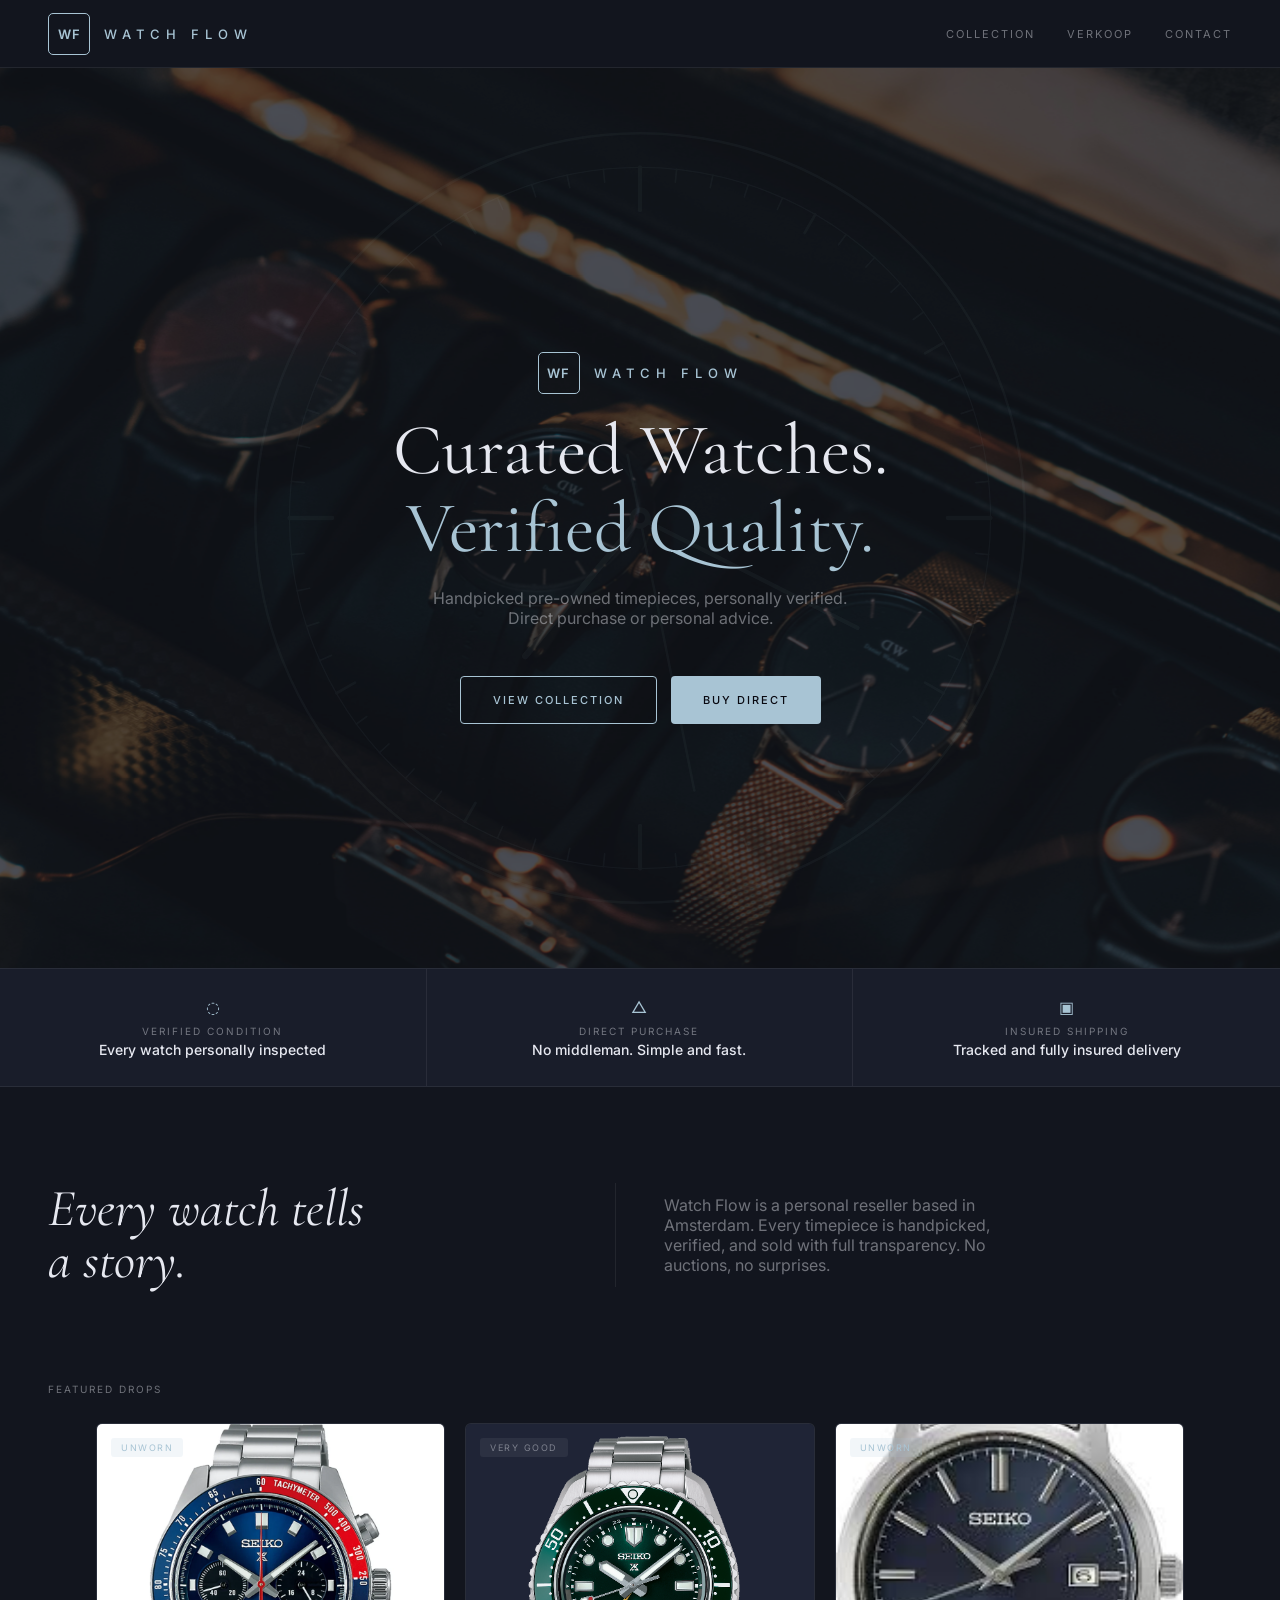
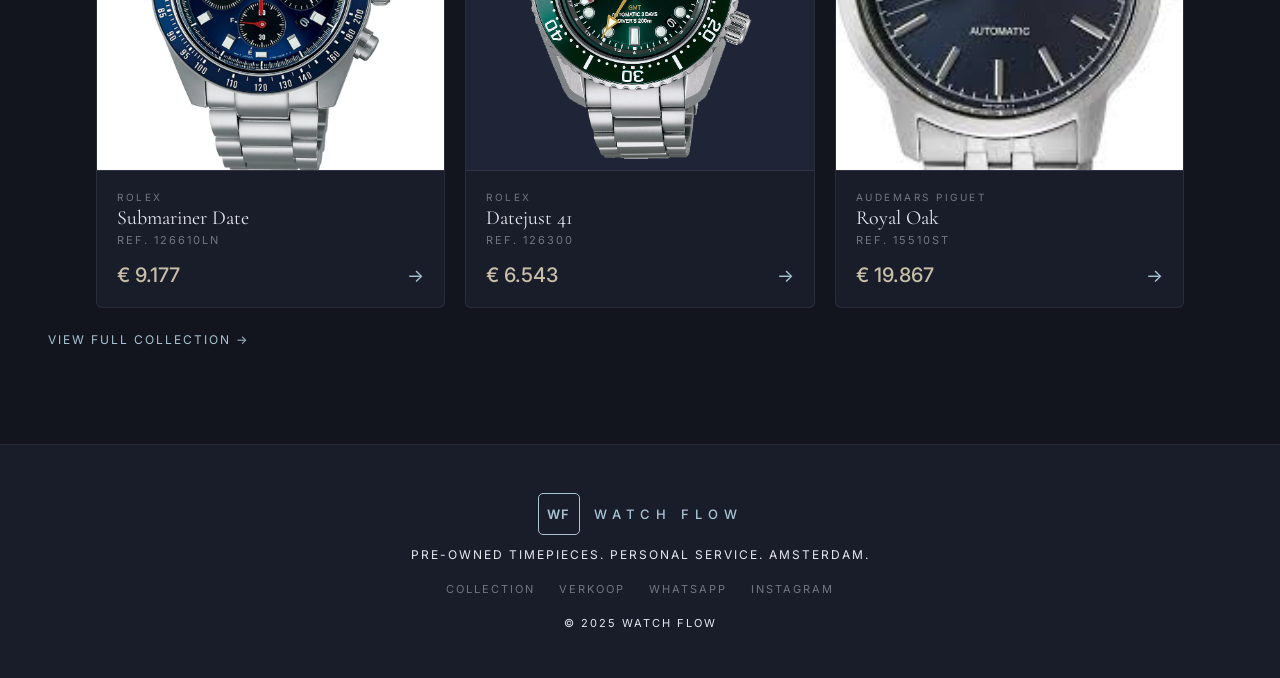
==== index.html @ 43cd3fab "Watch Flow initial build" ====
<!DOCTYPE html>
<html lang="en">
  <head>
    <meta charset="UTF-8" />
    <meta name="viewport" content="width=device-width, initial-scale=1.0" />
    <title>Watch Flow | Pre-owned Timepieces</title>
    <meta
      name="description"
      content="Watch Flow is a premium pre-owned watch reseller based in Amsterdam, offering curated watches, verified quality, and personal service."
    />
    <link rel="preconnect" href="https://fonts.googleapis.com" />
    <link rel="preconnect" href="https://fonts.gstatic.com" crossorigin />
    <link
      href="https://fonts.googleapis.com/css2?family=Cormorant+Garamond:wght@400;600&family=Inter:wght@400;500&display=swap"
      rel="stylesheet"
    />
    <link id="dynamic-favicon" rel="icon" href="" />
    <link rel="stylesheet" href="style.css" />
  </head>
  <body data-page="home">
    <div class="site-shell">
      <header class="site-header" id="site-header">
        <a href="index.html" class="nav-logo">
          <div class="logo-box">WF</div>
          <span class="logo-name">WATCH FLOW</span>
        </a>

        <button
          class="nav-toggle"
          type="button"
          aria-expanded="false"
          aria-controls="site-nav"
          aria-label="Toggle navigation"
        >
          <span></span>
          <span></span>
          <span></span>
        </button>

        <nav class="site-nav" id="site-nav">
          <a href="collection.html">Collection</a>
          <a href="verkoop.html">Verkoop</a>
          <a href="https://wa.me/31600000000" target="_blank" rel="noreferrer">Contact</a>
        </nav>
      </header>

      <main>
        <section class="hero">
          <div class="hero-img-wrap">
            <div class="hero-img"></div>
          </div>

          <div class="hero-overlay"></div>

          <div class="hero-content hero-fade-in">
            <svg
              id="hero-clock"
              class="hero-watermark"
              viewBox="0 0 200 200"
              xmlns="http://www.w3.org/2000/svg"
              aria-hidden="true"
            >
              <circle cx="100" cy="100" r="90" fill="none" stroke="#a8c4d4" stroke-width="0.6" />
              <circle cx="100" cy="100" r="82" fill="none" stroke="#a8c4d4" stroke-width="0.3" />
              <g id="clock-hour-ticks"></g>
              <g id="clock-minute-ticks"></g>
              <line
                id="clock-hour"
                x1="100"
                y1="100"
                x2="100"
                y2="58"
                stroke="#a8c4d4"
                stroke-width="1.5"
                stroke-linecap="round"
              />
              <line
                id="clock-minute"
                x1="100"
                y1="100"
                x2="100"
                y2="43"
                stroke="#a8c4d4"
                stroke-width="1"
                stroke-linecap="round"
              />
              <line
                id="clock-seconds"
                x1="100"
                y1="115"
                x2="100"
                y2="35"
                stroke="#a8c4d4"
                stroke-width="0.6"
                stroke-linecap="round"
              />
              <circle cx="100" cy="100" r="2.5" fill="#a8c4d4" />
              <circle cx="100" cy="100" r="1.2" fill="#12151e" />
            </svg>
            <div class="nav-logo hero-logo-lockup" aria-hidden="true">
              <div class="logo-box">WF</div>
              <span class="logo-name">WATCH FLOW</span>
            </div>
            <h1>Curated Watches.<br /><span>Verified Quality.</span></h1>
            <p class="hero-subtext">
              Handpicked pre-owned timepieces, personally verified. Direct purchase
              or personal advice.
            </p>
            <div class="hero-actions">
              <a class="button button-secondary" href="collection.html">View Collection</a>
              <a class="button button-primary" href="collection.html">Buy Direct</a>
            </div>
          </div>
        </section>

        <section class="trust-bar">
          <article class="trust-item reveal">
            <div class="trust-icon" aria-hidden="true">◌</div>
            <p class="eyebrow">Verified Condition</p>
            <p class="trust-value">Every watch personally inspected</p>
          </article>
          <article class="trust-item reveal reveal-delay">
            <div class="trust-icon" aria-hidden="true">△</div>
            <p class="eyebrow">Direct Purchase</p>
            <p class="trust-value">No middleman. Simple and fast.</p>
          </article>
          <article class="trust-item reveal">
            <div class="trust-icon" aria-hidden="true">▣</div>
            <p class="eyebrow">Insured Shipping</p>
            <p class="trust-value">Tracked and fully insured delivery</p>
          </article>
        </section>

        <section class="story-section">
          <div class="story-title reveal">
            <h2>Every watch tells<br />a story.</h2>
          </div>
          <div class="story-copy reveal reveal-delay">
            <p>
              Watch Flow is a personal reseller based in Amsterdam. Every
              timepiece is handpicked, verified, and sold with full transparency.
              No auctions, no surprises.
            </p>
          </div>
        </section>

        <section class="featured-section">
          <div class="section-head reveal">
            <p class="eyebrow">Featured Drops</p>
          </div>
          <div class="watch-grid featured-grid" id="featured-grid"></div>
          <a class="view-link" href="collection.html">View Full Collection →</a>
        </section>
      </main>

      <footer class="site-footer">
        <div class="nav-logo footer-brand" aria-label="Watch Flow">
          <div class="logo-box">WF</div>
          <span class="logo-name">WATCH FLOW</span>
        </div>
        <p class="footer-tagline">Pre-owned timepieces. Personal service. Amsterdam.</p>
        <div class="footer-links">
          <a href="collection.html">Collection</a>
          <a href="verkoop.html">Verkoop</a>
          <a href="https://wa.me/31600000000" target="_blank" rel="noreferrer">WhatsApp</a>
          <a href="#">Instagram</a>
        </div>
        <p class="footer-copy">© 2025 Watch Flow</p>
      </footer>
    </div>

    <script src="main.js"></script>
  </body>
</html>
---- style.css ----
:root {
  --bg-primary: #12151e;
  --bg-surface: #191d2a;
  --bg-card: #191d2a;
  --bg-raised: #1f2436;
  --accent: #a8c4d4;
  --accent-dim: rgba(168, 196, 212, 0.1);
  --accent-border: rgba(168, 196, 212, 0.28);
  --border: rgba(255, 255, 255, 0.07);
  --border-mid: rgba(255, 255, 255, 0.12);
  --border-hover: rgba(168, 196, 212, 0.35);
  --text-primary: #e6e8f0;
  --text-muted: rgba(230, 232, 240, 0.44);
  --text-price: #c8bfa8;
  --bg-elevated: var(--bg-raised);
  --radius-sm: 4px;
  --radius-md: 6px;
  --radius-lg: 8px;
  --max-width: 1440px;
  --transition: 0.2s ease;
}

*,
*::before,
*::after {
  box-sizing: border-box;
  margin: 0;
  padding: 0;
}

html {
  scroll-behavior: smooth;
}

body {
  min-height: 100vh;
  font-family: "Inter", sans-serif;
  background: var(--bg-primary);
  color: var(--text-primary);
}

a {
  color: inherit;
  text-decoration: none;
}

button,
input,
select,
textarea {
  font: inherit;
}

img {
  display: block;
  max-width: 100%;
}

.site-shell {
  min-height: 100vh;
}

.site-header {
  position: sticky;
  top: 0;
  z-index: 50;
  display: flex;
  align-items: center;
  justify-content: space-between;
  gap: 24px;
  height: 68px;
  padding: 0 48px;
  background: var(--bg-primary);
  border-bottom: 0.5px solid var(--border);
  transition: background var(--transition), backdrop-filter var(--transition);
}

.site-header.scrolled {
  background: rgba(18, 21, 30, 0.96);
  backdrop-filter: blur(12px);
}

.nav-logo {
  display: flex;
  align-items: center;
  gap: 14px;
  text-decoration: none;
}

.logo-box {
  width: 42px;
  height: 42px;
  border: 1px solid #a8c4d4;
  border-radius: 5px;
  display: flex;
  align-items: center;
  justify-content: center;
  font-family: "Inter", sans-serif;
  font-size: 13px;
  font-weight: 600;
  color: #a8c4d4;
  letter-spacing: 1px;
  flex-shrink: 0;
}

.logo-name {
  font-family: "Inter", sans-serif;
  font-size: 13px;
  font-weight: 500;
  letter-spacing: 6px;
  color: #a8c4d4;
  text-transform: uppercase;
  white-space: nowrap;
}

.hero-logo-lockup {
  margin-bottom: 18px;
}

.site-nav {
  display: flex;
  align-items: center;
  gap: 32px;
}

.site-nav a {
  color: var(--text-muted);
  font-size: 11px;
  font-weight: 400;
  letter-spacing: 2px;
  text-transform: uppercase;
  transition: color var(--transition);
}

.site-nav a:hover,
.site-nav a.is-active {
  color: var(--accent);
}

.nav-toggle {
  display: none;
  background: transparent;
  border: 0;
  cursor: pointer;
}

.nav-toggle span {
  display: block;
  width: 20px;
  height: 1px;
  margin: 4px 0;
  background: var(--text-primary);
}

.hero {
  position: relative;
  overflow: hidden;
  min-height: 100vh;
  display: flex;
  flex-direction: column;
  align-items: center;
  justify-content: center;
}

.hero-img-wrap {
  position: absolute;
  inset: -5%;
  z-index: 0;
}

.hero-img {
  width: 100%;
  height: 100%;
  background-image: url("images/watches-hero.jpg");
  background-size: cover;
  background-position: center center;
  background-repeat: no-repeat;
  animation: hero-breathe 14s ease-in-out infinite;
  will-change: transform;
}

.hero-overlay {
  position: absolute;
  inset: 0;
  background: rgba(18, 21, 30, 0.68);
  animation: hero-light 14s ease-in-out infinite;
  z-index: 1;
}

.hero-watermark {
  position: absolute;
  top: 50%;
  left: 50%;
  transform: translate(-50%, -50%);
  width: 95vw;
  height: 95vw;
  max-width: 95vh;
  max-height: 95vh;
  opacity: 0.045;
  pointer-events: none;
  z-index: 2;
}

.hero-content {
  position: relative;
  z-index: 2;
  display: flex;
  flex-direction: column;
  align-items: center;
  text-align: center;
  padding: 120px 48px 80px;
  width: 100%;
  max-width: 700px;
}

.eyebrow,
.detail-label,
.watch-brand,
.watch-ref,
.condition-pill,
.page-header p,
.footer-tagline,
.footer-copy,
.form-note,
.field span {
  letter-spacing: 2px;
  text-transform: uppercase;
}

h1,
h2 {
  font-family: "Cormorant Garamond", serif;
  font-weight: 400;
}

.hero h1 {
  font-size: 72px;
  line-height: 1.08;
}

.hero h1 span {
  color: var(--accent);
}

.hero-subtext {
  max-width: 420px;
  margin: 20px auto 48px;
  color: var(--text-muted);
  font-size: 16px;
}

.hero-actions {
  display: flex;
  justify-content: center;
  gap: 14px;
}

.button,
.card-link,
.purchase-button,
.secondary-button,
.submit-button {
  display: inline-flex;
  align-items: center;
  justify-content: center;
  min-height: 48px;
  padding: 13px 32px;
  border-radius: var(--radius-sm);
  font-size: 11px;
  font-weight: 500;
  letter-spacing: 2px;
  text-transform: uppercase;
  transition:
    background var(--transition),
    border-color var(--transition),
    color var(--transition),
    opacity var(--transition),
    transform 0.25s ease;
}

.button:hover,
.card-link:hover,
.purchase-button:hover,
.secondary-button:hover,
.submit-button:hover {
  transform: translateY(-2px);
}

.button-secondary {
  border: 1px solid var(--accent);
  color: var(--accent);
  background: transparent;
}

.button-secondary:hover {
  background: var(--accent-dim);
}

.button-primary,
.purchase-button,
.submit-button {
  border: 0;
  background: var(--accent);
  color: #080810;
}

.button-primary:hover,
.purchase-button:hover,
.submit-button:hover {
  opacity: 0.85;
}

.trust-bar {
  display: grid;
  grid-template-columns: repeat(3, minmax(0, 1fr));
  background: var(--bg-surface);
  border-top: 0.5px solid var(--border);
  border-bottom: 0.5px solid var(--border);
}

.trust-item {
  padding: 28px 20px;
  text-align: center;
}

.trust-item:not(:last-child) {
  border-right: 0.5px solid var(--border);
}

.trust-icon {
  margin-bottom: 8px;
  color: var(--accent);
}

.eyebrow {
  color: var(--text-muted);
  font-size: 10px;
  margin-bottom: 4px;
}

.trust-value {
  font-size: 14px;
  font-weight: 500;
}

.story-section {
  display: grid;
  grid-template-columns: 1fr 1fr;
  gap: 48px;
  padding: 96px 48px;
}

.story-title {
  padding-right: 48px;
  border-right: 1px solid var(--border);
}

.story-title h2 {
  font-size: 52px;
  font-style: italic;
  line-height: 1;
}

.story-copy {
  display: flex;
  align-items: center;
}

.story-copy p {
  max-width: 380px;
  color: var(--text-muted);
  font-size: 16px;
}

.featured-section {
  padding: 0 48px 96px;
}

.section-head {
  margin-bottom: 28px;
}

.view-link {
  display: inline-block;
  margin-top: 24px;
  color: var(--accent);
  font-size: 12px;
  letter-spacing: 2px;
  text-transform: uppercase;
}

.page-main {
  padding: 80px 0 96px;
}

.page-header {
  padding: 0 48px 40px;
}

.page-header h1 {
  font-size: 52px;
}

.page-header p {
  margin-top: 8px;
  color: var(--text-muted);
  font-size: 14px;
}

.filter-bar {
  display: flex;
  flex-wrap: wrap;
  gap: 24px;
  margin: 0 48px 48px;
}

.filter-tab {
  border: 0;
  border-bottom: 1px solid transparent;
  padding: 0 0 8px;
  background: transparent;
  color: var(--text-muted);
  font-size: 11px;
  letter-spacing: 2px;
  text-transform: uppercase;
  cursor: pointer;
  transition: color var(--transition), border-color var(--transition);
}

.filter-tab:hover {
  color: var(--text-primary);
}

.filter-tab.is-active {
  color: var(--accent);
  border-color: var(--accent);
}

.watch-grid {
  display: grid;
  grid-template-columns: repeat(3, minmax(0, 1fr));
  gap: 20px;
  padding: 0 48px;
}

.collection-grid {
  position: relative;
  min-height: 220px;
}

.watch-card {
  overflow: hidden;
  border: 0.5px solid var(--border);
  border-radius: var(--radius-md);
  background: var(--bg-card);
  transition: all 0.25s ease;
  cursor: pointer;
}

.watch-card:hover {
  transform: translateY(-3px);
  border-color: var(--border-hover);
}

.watch-card.is-hidden {
  opacity: 0;
  pointer-events: none;
  max-height: 0;
  overflow: hidden;
  margin: 0;
}

.watch-visual {
  position: relative;
  aspect-ratio: 1 / 1;
  background: var(--bg-elevated);
  border-bottom: 0.5px solid var(--border);
  overflow: hidden;
}

.condition-pill {
  position: absolute;
  top: 14px;
  left: 14px;
  z-index: 2;
  padding: 4px 10px;
  border-radius: 3px;
  font-size: 9px;
  letter-spacing: 1.5px;
}

.condition-pill.is-unworn {
  background: rgba(168, 196, 212, 0.15);
  color: var(--accent);
}

.condition-pill.is-muted {
  background: rgba(255, 255, 255, 0.06);
  color: var(--text-muted);
}

.watch-illustration {
  position: absolute;
  inset: 0;
  display: grid;
  place-items: center;
}

.watch-product-image {
  width: 100%;
  height: 100%;
  object-fit: cover;
}

.watch-shape {
  position: relative;
  width: 118px;
  height: 118px;
  border: 1px solid rgba(232, 232, 236, 0.12);
  border-radius: 50%;
}

.watch-shape::before,
.watch-shape::after {
  content: "";
  position: absolute;
  left: 50%;
  transform: translateX(-50%);
  width: 34px;
  border: 1px solid rgba(232, 232, 236, 0.1);
}

.watch-shape::before {
  top: -32px;
  height: 28px;
  border-bottom: 0;
  border-radius: 4px 4px 0 0;
}

.watch-shape::after {
  bottom: -32px;
  height: 28px;
  border-top: 0;
  border-radius: 0 0 4px 4px;
}

.watch-shape span {
  display: none;
}

.watch-shape:before,
.watch-shape:after {
  background: transparent;
}

.watch-shape::marker {
  display: none;
}

.watch-illustration::before,
.watch-illustration::after {
  content: "";
  position: absolute;
  left: 50%;
  top: 50%;
  transform-origin: left center;
  background: rgba(232, 232, 236, 0.16);
}

.watch-illustration::before {
  width: 30px;
  height: 1px;
  transform: translateY(-50%) rotate(-35deg);
}

.watch-illustration::after {
  width: 22px;
  height: 1px;
  transform: translateY(-50%) rotate(50deg);
}

.watch-content {
  padding: 20px;
}

.watch-brand {
  color: var(--text-muted);
  font-size: 10px;
  letter-spacing: 2.5px;
  margin-bottom: 4px;
}

.watch-content h2 {
  font-size: 20px;
  line-height: 1.1;
}

.watch-ref {
  margin-top: 4px;
  color: var(--text-muted);
  font-size: 11px;
}

.price-row {
  display: flex;
  align-items: center;
  justify-content: space-between;
  margin-top: 16px;
}

.watch-price {
  color: var(--text-price);
  font-size: 20px;
  font-weight: 500;
}

.price-arrow {
  color: var(--accent);
  font-size: 18px;
}

.product-layout {
  display: grid;
  grid-template-columns: minmax(0, 60%) minmax(340px, 40%);
  gap: 64px;
  padding: 80px 48px;
}

.product-main-visual {
  aspect-ratio: 4 / 5;
  border-radius: var(--radius-lg);
  background: var(--bg-elevated);
  overflow: hidden;
  position: relative;
}

.watch-illustration-large .watch-shape {
  width: 180px;
  height: 180px;
}

.watch-illustration-large .watch-shape::before,
.watch-illustration-large .watch-shape::after {
  width: 52px;
}

.watch-illustration-large .watch-shape::before {
  top: -46px;
  height: 42px;
}

.watch-illustration-large .watch-shape::after {
  bottom: -46px;
  height: 42px;
}

.thumbnail-row {
  display: grid;
  grid-template-columns: repeat(3, minmax(0, 1fr));
  gap: 12px;
  margin-top: 16px;
}

.thumbnail-item {
  aspect-ratio: 1 / 1;
  border-radius: var(--radius-sm);
  background: var(--bg-elevated);
  overflow: hidden;
  position: relative;
}

.product-main-image,
.thumbnail-image {
  width: 100%;
  height: 100%;
  object-fit: cover;
}

.is-hidden {
  display: none !important;
}

.product-brand {
  color: var(--accent);
  font-size: 11px;
  letter-spacing: 3px;
  text-transform: uppercase;
}

.product-info h1 {
  margin-top: 8px;
  font-size: 44px;
  line-height: 1.1;
}

.product-ref {
  margin-top: 8px;
  color: var(--text-muted);
  font-size: 12px;
}

.divider {
  margin: 24px 0;
  border-top: 0.5px solid var(--border);
}

.details-grid {
  display: grid;
  grid-template-columns: repeat(2, minmax(0, 1fr));
  gap: 16px;
}

.detail-item {
  display: grid;
  gap: 6px;
}

.detail-label {
  color: var(--text-muted);
  font-size: 10px;
}

.detail-value {
  font-size: 14px;
  font-weight: 500;
}

.product-price {
  color: var(--text-price);
  font-family: "Cormorant Garamond", serif;
  font-size: 48px;
  font-weight: 600;
}

.product-description {
  margin: 16px 0 32px;
  color: var(--text-muted);
  font-size: 15px;
  line-height: 1.8;
}

.secondary-button {
  width: 100%;
  margin-top: 12px;
  border: 0.5px solid var(--border);
  color: var(--text-muted);
  background: transparent;
}

.secondary-button:hover {
  border-color: var(--border-hover);
  color: var(--text-primary);
}

.back-link {
  display: inline-block;
  margin-top: 24px;
  color: var(--text-muted);
  font-size: 11px;
  letter-spacing: 2px;
  text-transform: uppercase;
  transition: color var(--transition);
}

.back-link:hover {
  color: var(--accent);
}

.sell-layout {
  display: grid;
  grid-template-columns: repeat(2, minmax(0, 1fr));
  gap: 80px;
  padding: 0 48px 96px;
}

.sell-signals {
  display: grid;
  gap: 32px;
}

.sell-signal {
  position: relative;
  padding-left: 72px;
}

.signal-number {
  position: absolute;
  left: 0;
  top: -8px;
  color: rgba(255, 255, 255, 0.12);
  font-family: "Cormorant Garamond", serif;
  font-size: 64px;
  font-style: italic;
}

.signal-copy h2 {
  font-size: 22px;
  font-weight: 600;
}

.signal-copy p {
  margin-top: 8px;
  color: var(--text-muted);
  font-size: 14px;
  line-height: 1.7;
}

.sell-form {
  display: grid;
  gap: 16px;
}

.field-row {
  display: grid;
  grid-template-columns: repeat(2, minmax(0, 1fr));
  gap: 16px;
}

.field {
  display: grid;
  gap: 8px;
}

.field span {
  color: var(--text-muted);
  font-size: 11px;
}

.field input,
.field select,
.field textarea {
  width: 100%;
  padding: 13px 16px;
  border: 0.5px solid var(--border);
  border-radius: var(--radius-sm);
  background: var(--bg-elevated);
  color: var(--text-primary);
  outline: none;
}

.field input:focus,
.field select:focus,
.field textarea:focus {
  border-color: var(--accent);
}

.field textarea {
  min-height: 120px;
  resize: vertical;
}

.upload-field {
  display: grid;
  place-items: center;
  min-height: 110px;
  padding: 16px;
  border: 0.5px dashed var(--border);
  border-radius: var(--radius-sm);
  background: var(--bg-elevated);
  color: var(--text-muted);
  text-align: center;
  cursor: pointer;
}

.upload-field input {
  display: none;
}

.form-note {
  margin-top: 16px;
  color: var(--text-muted);
  font-size: 12px;
  line-height: 1.6;
  text-transform: none;
  letter-spacing: 0;
}

.submit-button {
  width: 100%;
  margin-top: 8px;
  padding: 15px;
}

.submit-button.is-loading {
  color: transparent;
}

.submit-button.is-success {
  background: transparent;
  border: 1px solid var(--accent-border);
  color: var(--accent);
}

.wf-spinner {
  display: inline-flex;
  align-items: center;
  justify-content: center;
  width: 40px;
  height: 40px;
}

.wf-spinner svg {
  width: 40px;
  height: 40px;
}

.wf-spinner-hand {
  transform-origin: 20px 20px;
  animation: wf-tick 1s linear infinite;
}

.wf-spinner-overlay {
  position: fixed;
  inset: 0;
  background: rgba(18, 21, 30, 0.7);
  display: flex;
  align-items: center;
  justify-content: center;
  z-index: 999;
  opacity: 0;
  transition: opacity 0.15s ease;
  pointer-events: none;
}

.wf-spinner-overlay.visible {
  opacity: 1;
  pointer-events: all;
}

.grid-spinner {
  position: absolute;
  inset: 0;
  display: flex;
  align-items: center;
  justify-content: center;
  background: rgba(18, 21, 30, 0.42);
  opacity: 0;
  pointer-events: none;
  transition: opacity 0.15s ease;
  z-index: 5;
}

.grid-spinner.visible {
  opacity: 1;
}

.site-footer {
  background: var(--bg-surface);
  border-top: 0.5px solid var(--border);
  padding: 48px;
  text-align: center;
}

.footer-brand {
  justify-content: center;
}

.footer-tagline {
  margin-top: 12px;
  font-size: 12px;
}

.footer-links {
  display: flex;
  justify-content: center;
  flex-wrap: wrap;
  gap: 24px;
  margin-top: 20px;
}

.footer-links a {
  color: var(--text-muted);
  font-size: 11px;
  letter-spacing: 2px;
  text-transform: uppercase;
  transition: color var(--transition);
}

.footer-links a:hover {
  color: var(--accent);
}

.footer-copy {
  margin-top: 20px;
  font-size: 11px;
}

.reveal {
  opacity: 0;
  transform: translateY(16px);
  transition: opacity 0.45s ease, transform 0.45s ease;
}

.reveal.is-visible {
  opacity: 1;
  transform: translateY(0);
}

.reveal-delay {
  transition-delay: 0.1s;
}

.hero-fade-in {
  opacity: 0;
  transform: translateY(20px);
  animation: heroFade 0.7s ease forwards;
}

@media (max-width: 1024px) {
  .watch-grid {
    grid-template-columns: repeat(2, minmax(0, 1fr));
  }

  .product-layout {
    grid-template-columns: 1fr;
    gap: 40px;
  }

  .sell-layout,
  .story-section {
    grid-template-columns: 1fr;
    gap: 40px;
  }

  .story-title {
    padding-right: 0;
    padding-bottom: 24px;
    border-right: 0;
    border-bottom: 1px solid var(--border);
  }
}

@media (max-width: 767px) {
  .site-header {
    padding: 0 24px;
  }

  .nav-toggle {
    display: block;
  }

  .site-nav {
    display: none;
    position: absolute;
    top: 68px;
    left: 0;
    right: 0;
    flex-direction: column;
    align-items: flex-start;
    gap: 18px;
    padding: 20px 24px 24px;
    background: var(--bg-primary);
    border-bottom: 0.5px solid var(--border);
  }

  .site-nav.is-open {
    display: flex;
  }

  .hero,
  .story-section,
  .featured-section,
  .page-header,
  .filter-bar,
  .watch-grid,
  .sell-layout,
  .product-layout {
    padding-left: 24px;
    padding-right: 24px;
  }

  .hero {
    padding-top: 72px;
    padding-bottom: 72px;
  }

  .hero-watermark {
    width: 300px;
    height: 300px;
    right: -80px;
    opacity: 0.03;
  }

  .hero h1 {
    font-size: 52px;
  }

  .hero-actions {
    flex-direction: column;
  }

  .trust-bar {
    grid-template-columns: 1fr;
  }

  .trust-item:not(:last-child) {
    border-right: 0;
    border-bottom: 0.5px solid var(--border);
  }

  .watch-grid {
    grid-template-columns: 1fr;
  }

  .field-row,
  .details-grid {
    grid-template-columns: 1fr;
  }

  .site-footer {
    padding: 40px 24px;
  }
}

@media (max-width: 768px) {
  .hero-img {
    animation-duration: 20s;
  }

  .hero-img-wrap {
    inset: -3%;
  }

  .hero-watermark {
    width: 95vw;
    height: 95vw;
    opacity: 0.03;
  }
}

@media (prefers-reduced-motion: reduce) {
  .hero-img {
    animation: none;
  }

  .hero-overlay {
    animation: none;
  }
}

@keyframes wf-tick {
  from {
    transform: rotate(0deg);
  }

  to {
    transform: rotate(360deg);
  }
}

@keyframes hero-breathe {
  0% {
    transform: scale(1) rotate(0deg);
  }

  25% {
    transform: scale(1.03) rotate(0.3deg);
  }

  50% {
    transform: scale(1.05) rotate(0deg);
  }

  75% {
    transform: scale(1.03) rotate(-0.3deg);
  }

  100% {
    transform: scale(1) rotate(0deg);
  }
}

@keyframes hero-light {
  0% {
    opacity: 0.68;
  }

  50% {
    opacity: 0.6;
  }

  100% {
    opacity: 0.68;
  }
}

@keyframes heroFade {
  from {
    opacity: 0;
    transform: translateY(20px);
  }

  to {
    opacity: 1;
    transform: translateY(0);
  }
}
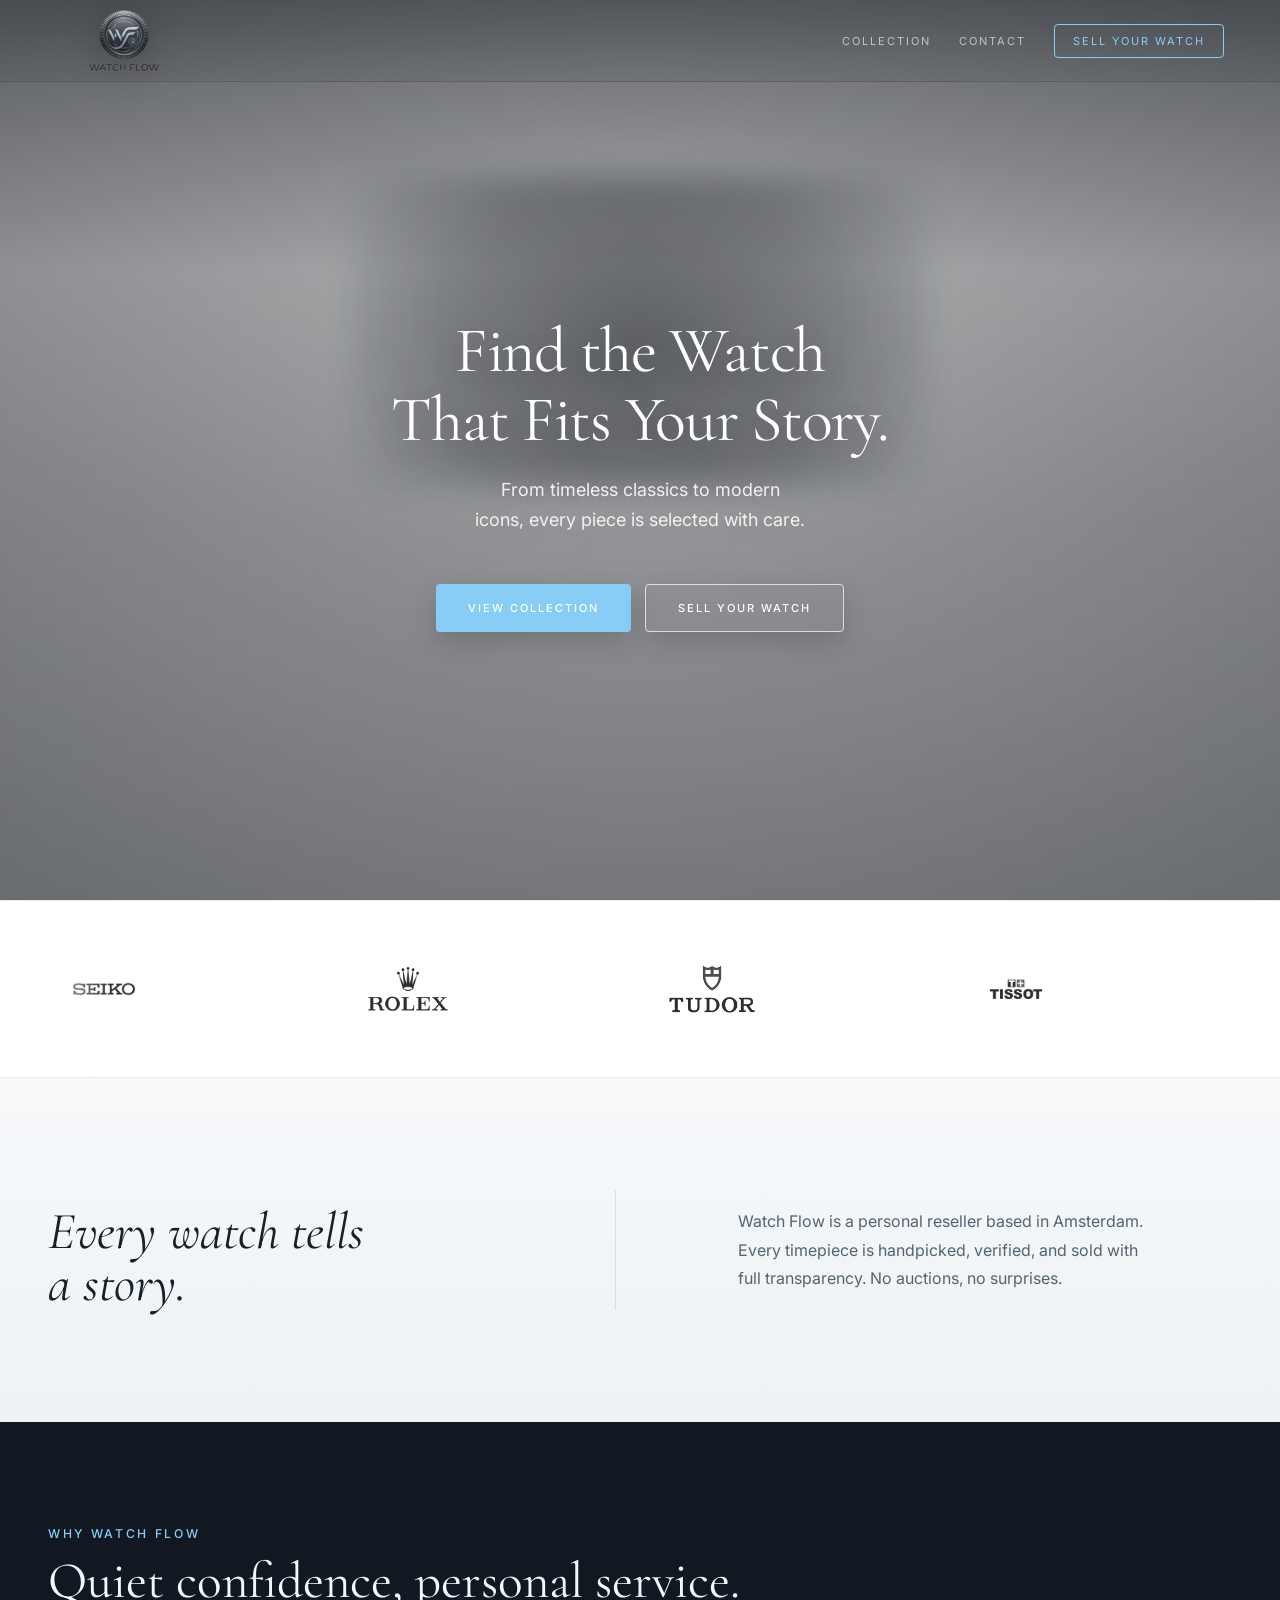
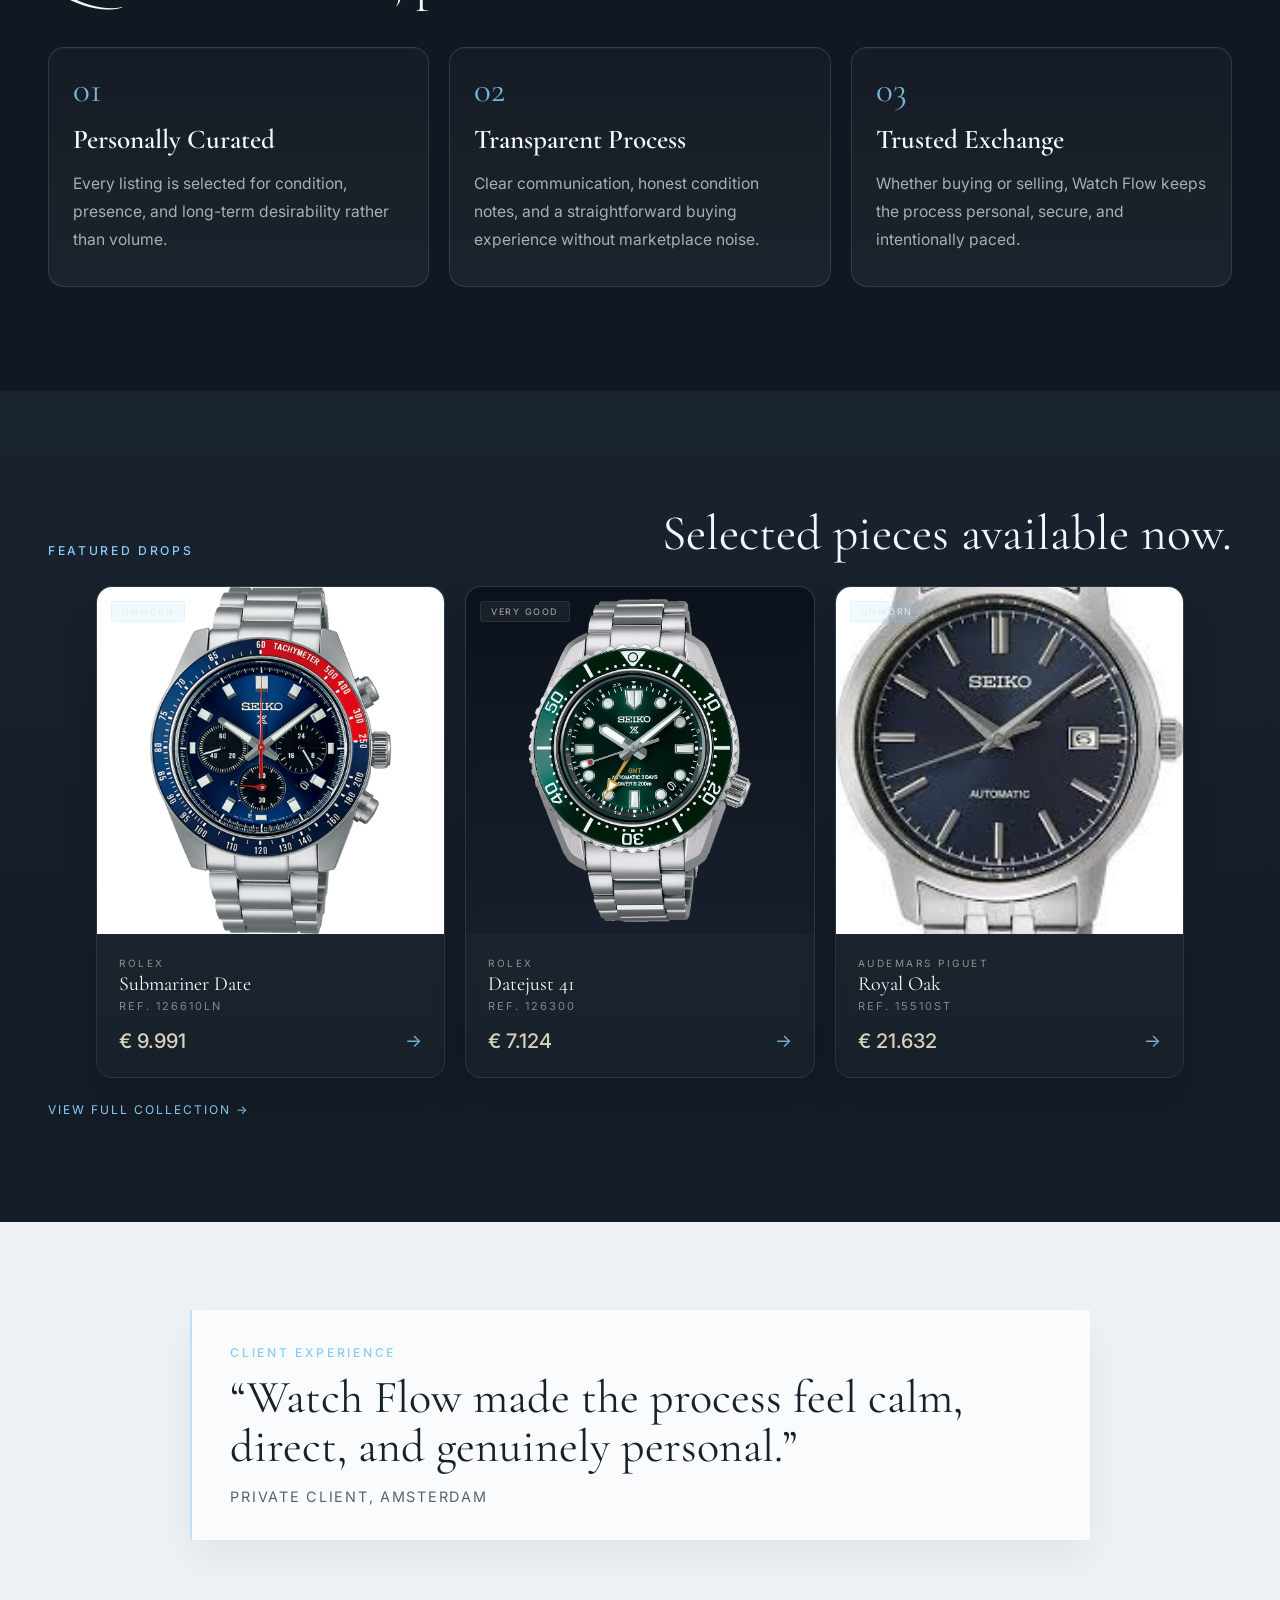
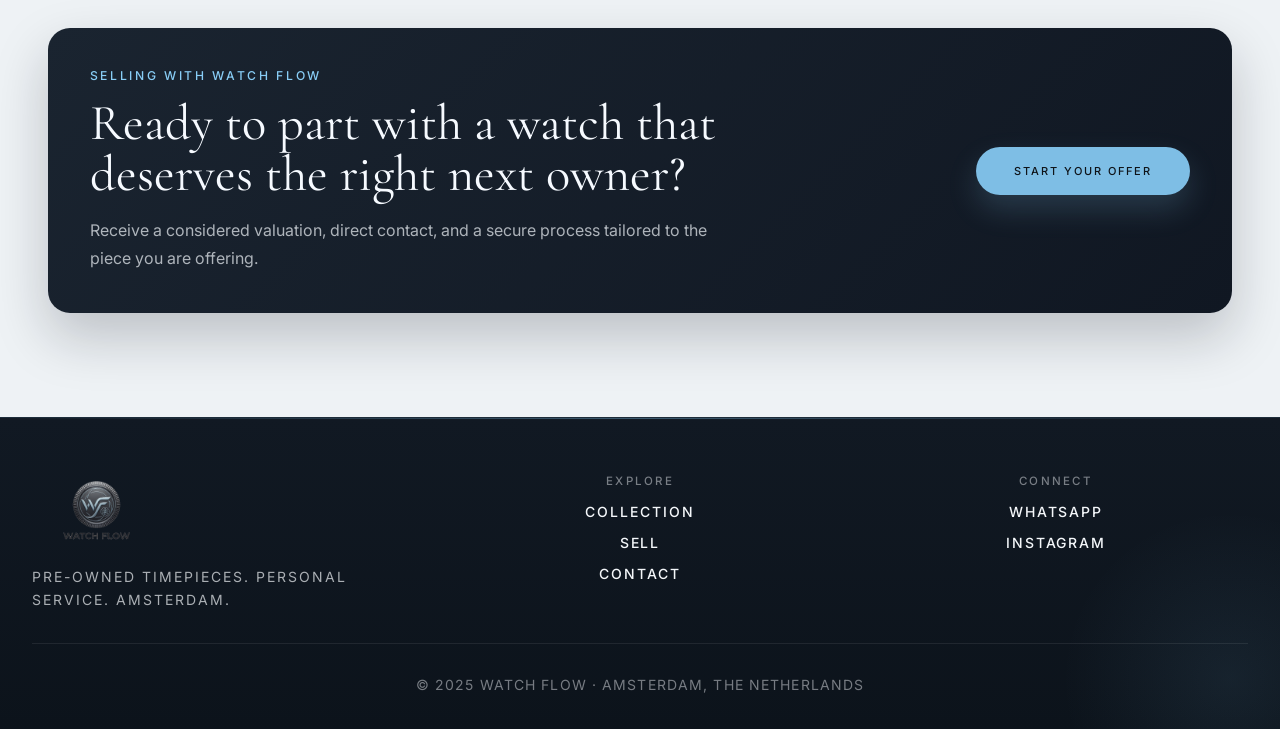
==== commit 5349fdbc: "Update Watch Flow: filters, brand styling, logo, footer, and new pages - Dynamic brand filter + sort" ====
--- a/index.html
+++ b/index.html
@@ -15,14 +15,17 @@
       rel="stylesheet"
     />
     <link id="dynamic-favicon" rel="icon" href="" />
-    <link rel="stylesheet" href="style.css" />
+    <link rel="stylesheet" href="style.css?v=home9" />
   </head>
   <body data-page="home">
     <div class="site-shell">
       <header class="site-header" id="site-header">
-        <a href="index.html" class="nav-logo">
-          <div class="logo-box">WF</div>
-          <span class="logo-name">WATCH FLOW</span>
+        <a href="index.html" class="nav-logo" aria-label="Watch Flow home">
+          <img
+            class="nav-logo-image"
+            src="images/logo/watchflow-logo-transparent.png"
+            alt="Watch Flow"
+          />
         </a>
 
         <button
@@ -39,8 +42,8 @@
 
         <nav class="site-nav" id="site-nav">
           <a href="collection.html">Collection</a>
-          <a href="verkoop.html">Verkoop</a>
-          <a href="https://wa.me/31600000000" target="_blank" rel="noreferrer">Contact</a>
+          <a href="contact.html">Contact</a>
+          <a href="verkoop.html" class="nav-cta">Sell Your Watch</a>
         </nav>
       </header>
 
@@ -53,82 +56,46 @@
           <div class="hero-overlay"></div>
 
           <div class="hero-content hero-fade-in">
-            <svg
-              id="hero-clock"
-              class="hero-watermark"
-              viewBox="0 0 200 200"
-              xmlns="http://www.w3.org/2000/svg"
-              aria-hidden="true"
-            >
-              <circle cx="100" cy="100" r="90" fill="none" stroke="#a8c4d4" stroke-width="0.6" />
-              <circle cx="100" cy="100" r="82" fill="none" stroke="#a8c4d4" stroke-width="0.3" />
-              <g id="clock-hour-ticks"></g>
-              <g id="clock-minute-ticks"></g>
-              <line
-                id="clock-hour"
-                x1="100"
-                y1="100"
-                x2="100"
-                y2="58"
-                stroke="#a8c4d4"
-                stroke-width="1.5"
-                stroke-linecap="round"
-              />
-              <line
-                id="clock-minute"
-                x1="100"
-                y1="100"
-                x2="100"
-                y2="43"
-                stroke="#a8c4d4"
-                stroke-width="1"
-                stroke-linecap="round"
-              />
-              <line
-                id="clock-seconds"
-                x1="100"
-                y1="115"
-                x2="100"
-                y2="35"
-                stroke="#a8c4d4"
-                stroke-width="0.6"
-                stroke-linecap="round"
-              />
-              <circle cx="100" cy="100" r="2.5" fill="#a8c4d4" />
-              <circle cx="100" cy="100" r="1.2" fill="#12151e" />
-            </svg>
-            <div class="nav-logo hero-logo-lockup" aria-hidden="true">
-              <div class="logo-box">WF</div>
-              <span class="logo-name">WATCH FLOW</span>
-            </div>
-            <h1>Curated Watches.<br /><span>Verified Quality.</span></h1>
-            <p class="hero-subtext">
-              Handpicked pre-owned timepieces, personally verified. Direct purchase
-              or personal advice.
+<h1 class="fade-up">Find the Watch<br /><span>That Fits Your Story.</span></h1>
+            <p class="hero-subtext fade-in">
+              From timeless classics to modern icons, every piece is selected with care.
             </p>
-            <div class="hero-actions">
-              <a class="button button-secondary" href="collection.html">View Collection</a>
-              <a class="button button-primary" href="collection.html">Buy Direct</a>
-            </div>
-          </div>
-        </section>
-
-        <section class="trust-bar">
-          <article class="trust-item reveal">
-            <div class="trust-icon" aria-hidden="true">◌</div>
-            <p class="eyebrow">Verified Condition</p>
-            <p class="trust-value">Every watch personally inspected</p>
-          </article>
-          <article class="trust-item reveal reveal-delay">
-            <div class="trust-icon" aria-hidden="true">△</div>
-            <p class="eyebrow">Direct Purchase</p>
-            <p class="trust-value">No middleman. Simple and fast.</p>
-          </article>
-          <article class="trust-item reveal">
-            <div class="trust-icon" aria-hidden="true">▣</div>
-            <p class="eyebrow">Insured Shipping</p>
-            <p class="trust-value">Tracked and fully insured delivery</p>
-          </article>
+            <div class="hero-actions fade-up">
+              <a class="button hero-btn-primary" href="collection.html">View Collection</a>
+              <a class="button hero-btn-outline" href="verkoop.html">Sell Your Watch</a>
+            </div>
+          </div>
+        </section>
+
+        <section class="brand-strip reveal" aria-label="Featured watch brands">
+          <div class="brand-strip-fade brand-strip-fade-left" aria-hidden="true"></div>
+          <div class="brand-strip-fade brand-strip-fade-right" aria-hidden="true"></div>
+          <div class="brand-marquee">
+            <div class="brand-track">
+              <div class="brand-item brand--seiko"><img class="brand-logo" src="assets/brands/Watchflow/SEIKO.png" alt="Seiko" /></div>
+              <div class="brand-item brand--rolex"><img class="brand-logo" src="assets/brands/Watchflow/ROLEX.png" alt="Rolex" /></div>
+              <div class="brand-item brand--tudor"><img class="brand-logo" src="assets/brands/Watchflow/TUDOR.png" alt="Tudor" /></div>
+              <div class="brand-item brand--tissot"><img class="brand-logo" src="assets/brands/Watchflow/TISSOT.png" alt="Tissot" /></div>
+              <div class="brand-item brand--omega"><img class="brand-logo" src="assets/brands/Watchflow/Omega-clean.png" alt="Omega" /></div>
+              <div class="brand-item brand--seiko"><img class="brand-logo" src="assets/brands/Watchflow/SEIKO.png" alt="Seiko" /></div>
+              <div class="brand-item brand--rolex"><img class="brand-logo" src="assets/brands/Watchflow/ROLEX.png" alt="Rolex" /></div>
+              <div class="brand-item brand--tudor"><img class="brand-logo" src="assets/brands/Watchflow/TUDOR.png" alt="Tudor" /></div>
+              <div class="brand-item brand--tissot"><img class="brand-logo" src="assets/brands/Watchflow/TISSOT.png" alt="Tissot" /></div>
+              <div class="brand-item brand--omega"><img class="brand-logo" src="assets/brands/Watchflow/Omega-clean.png" alt="Omega" /></div>
+            </div>
+            <div class="brand-track" aria-hidden="true">
+              <div class="brand-item brand--seiko"><img class="brand-logo" src="assets/brands/Watchflow/SEIKO.png" alt="" /></div>
+              <div class="brand-item brand--rolex"><img class="brand-logo" src="assets/brands/Watchflow/ROLEX.png" alt="" /></div>
+              <div class="brand-item brand--tudor"><img class="brand-logo" src="assets/brands/Watchflow/TUDOR.png" alt="" /></div>
+              <div class="brand-item brand--tissot"><img class="brand-logo" src="assets/brands/Watchflow/TISSOT.png" alt="" /></div>
+              <div class="brand-item brand--omega"><img class="brand-logo" src="assets/brands/Watchflow/Omega-clean.png" alt="" /></div>
+              <div class="brand-item brand--seiko"><img class="brand-logo" src="assets/brands/Watchflow/SEIKO.png" alt="" /></div>
+              <div class="brand-item brand--rolex"><img class="brand-logo" src="assets/brands/Watchflow/ROLEX.png" alt="" /></div>
+              <div class="brand-item brand--tudor"><img class="brand-logo" src="assets/brands/Watchflow/TUDOR.png" alt="" /></div>
+              <div class="brand-item brand--tissot"><img class="brand-logo" src="assets/brands/Watchflow/TISSOT.png" alt="" /></div>
+              <div class="brand-item brand--omega"><img class="brand-logo" src="assets/brands/Watchflow/Omega-clean.png" alt="" /></div>
+            </div>
+          </div>
         </section>
 
         <section class="story-section">
@@ -144,28 +111,88 @@
           </div>
         </section>
 
-        <section class="featured-section">
+        <section class="why-section">
           <div class="section-head reveal">
-            <p class="eyebrow">Featured Drops</p>
+            <p class="section-kicker">Why Watch Flow</p>
+            <h2>Quiet confidence, personal service.</h2>
+          </div>
+          <div class="why-grid">
+            <article class="why-card reveal">
+              <span class="why-index">01</span>
+              <h3>Personally Curated</h3>
+              <p>Every listing is selected for condition, presence, and long-term desirability rather than volume.</p>
+            </article>
+            <article class="why-card reveal reveal-delay">
+              <span class="why-index">02</span>
+              <h3>Transparent Process</h3>
+              <p>Clear communication, honest condition notes, and a straightforward buying experience without marketplace noise.</p>
+            </article>
+            <article class="why-card reveal">
+              <span class="why-index">03</span>
+              <h3>Trusted Exchange</h3>
+              <p>Whether buying or selling, Watch Flow keeps the process personal, secure, and intentionally paced.</p>
+            </article>
+          </div>
+        </section>
+
+<section class="featured-section">
+          <div class="section-head reveal">
+            <p class="section-kicker">Featured Drops</p>
+            <h2>Selected pieces available now.</h2>
           </div>
           <div class="watch-grid featured-grid" id="featured-grid"></div>
           <a class="view-link" href="collection.html">View Full Collection →</a>
         </section>
+
+        <section class="trust-quote-section">
+          <div class="trust-quote reveal">
+            <p class="section-kicker">Client Experience</p>
+            <blockquote>
+              “Watch Flow made the process feel calm, direct, and genuinely personal.”
+            </blockquote>
+            <p class="trust-attribution">Private Client, Amsterdam</p>
+          </div>
+        </section>
+
+        <section class="sell-cta-section">
+          <div class="sell-cta-card reveal">
+            <div class="sell-cta-copy">
+              <p class="section-kicker">Selling With Watch Flow</p>
+              <h2>Ready to part with a watch that deserves the right next owner?</h2>
+              <p>
+                Receive a considered valuation, direct contact, and a secure process tailored to the piece you are offering.
+              </p>
+            </div>
+            <a class="button sell-cta-button" href="verkoop.html">Start Your Offer</a>
+          </div>
+        </section>
       </main>
 
       <footer class="site-footer">
-        <div class="nav-logo footer-brand" aria-label="Watch Flow">
-          <div class="logo-box">WF</div>
-          <span class="logo-name">WATCH FLOW</span>
+        <div class="footer-top">
+          <div class="footer-column footer-brand-block">
+            <img class="footer-logo-img" src="images/logo/watchflow-logo-transparent.png" alt="Watch Flow" />
+            <p class="footer-tagline">Pre-owned timepieces. Personal service. Amsterdam.</p>
+          </div>
+          <div class="footer-column">
+            <p class="footer-heading">Explore</p>
+            <div class="footer-links">
+              <a href="collection.html">COLLECTION</a>
+              <a href="verkoop.html">SELL</a>
+              <a href="contact.html">CONTACT</a>
+            </div>
+          </div>
+          <div class="footer-column">
+            <p class="footer-heading">Connect</p>
+            <div class="footer-links">
+              <a href="https://wa.me/31600000000" target="_blank" rel="noreferrer">WHATSAPP</a>
+              <a href="#">INSTAGRAM</a>
+            </div>
+          </div>
         </div>
-        <p class="footer-tagline">Pre-owned timepieces. Personal service. Amsterdam.</p>
-        <div class="footer-links">
-          <a href="collection.html">Collection</a>
-          <a href="verkoop.html">Verkoop</a>
-          <a href="https://wa.me/31600000000" target="_blank" rel="noreferrer">WhatsApp</a>
-          <a href="#">Instagram</a>
+        <div class="footer-bottom">
+          <p class="footer-copy">© 2025 WATCH FLOW · Amsterdam, The Netherlands</p>
         </div>
-        <p class="footer-copy">© 2025 Watch Flow</p>
       </footer>
     </div>
 
--- a/style.css
+++ b/style.css
@@ -1,18 +1,45 @@
 :root {
-  --bg-primary: #12151e;
-  --bg-surface: #191d2a;
-  --bg-card: #191d2a;
-  --bg-raised: #1f2436;
-  --accent: #a8c4d4;
-  --accent-dim: rgba(168, 196, 212, 0.1);
-  --accent-border: rgba(168, 196, 212, 0.28);
-  --border: rgba(255, 255, 255, 0.07);
-  --border-mid: rgba(255, 255, 255, 0.12);
-  --border-hover: rgba(168, 196, 212, 0.35);
-  --text-primary: #e6e8f0;
-  --text-muted: rgba(230, 232, 240, 0.44);
-  --text-price: #c8bfa8;
-  --bg-elevated: var(--bg-raised);
+  /* Backgrounds */
+  --bg-primary: #fafafa;
+  --bg-surface: #ffffff;
+  --bg-elevated: #fcfcfc;
+  --bg-card: #ffffff;
+
+  /* Text */
+  --text-primary: #0f1419;
+  --text-secondary: #536471;
+  --text-muted: #8b98a5;
+
+  /* Ice Blue Accent */
+  --accent-primary: #88cdf6;
+  --accent-hover: #6bb8e8;
+  --accent-light: #e8f5fd;
+  --accent-border: #b8ddef;
+
+  /* Navbar */
+  --nav-bg: #0a0e14;
+  --nav-text: #ffffff;
+
+  /* Borders */
+  --border-light: #e7ecf0;
+  --border-mid: #cfd9de;
+
+  /* Special */
+  --price-color: #1e5a7d;
+
+  /* Shadows */
+  --shadow-sm: 0 1px 3px rgba(0, 0, 0, 0.08);
+  --shadow-md: 0 4px 12px rgba(0, 0, 0, 0.10);
+  --shadow-card: 0 8px 24px rgba(136, 205, 246, 0.12);
+
+  /* Legacy aliases — keep for any missed references */
+  --accent: var(--accent-primary);
+  --accent-dim: var(--accent-light);
+  --border: var(--border-light);
+  --border-hover: var(--accent-border);
+  --text-price: var(--price-color);
+  --bg-raised: var(--bg-elevated);
+
   --radius-sm: 4px;
   --radius-md: 6px;
   --radius-lg: 8px;
@@ -61,70 +88,131 @@
 }
 
 .site-header {
-  position: sticky;
+  --header-bg: rgba(10, 14, 20, 0.08);
+  --header-border: rgba(255, 255, 255, 0.04);
+  --header-blur: 14px;
+  --header-logo-scale: 1.22;
+  position: fixed;
   top: 0;
+  left: 0;
+  right: 0;
   z-index: 50;
   display: flex;
   align-items: center;
   justify-content: space-between;
-  gap: 24px;
-  height: 68px;
-  padding: 0 48px;
-  background: var(--bg-primary);
-  border-bottom: 0.5px solid var(--border);
-  transition: background var(--transition), backdrop-filter var(--transition);
+  gap: 32px;
+  height: 82px;
+  padding: 0 56px;
+  background: linear-gradient(180deg, rgba(10, 14, 20, 0.20) 0%, rgba(10, 14, 20, 0.06) 100%);
+  border-bottom: 0.5px solid transparent;
+  backdrop-filter: blur(var(--header-blur));
+  box-shadow: none;
+  transition: background var(--transition), box-shadow var(--transition), backdrop-filter var(--transition);
 }
 
 .site-header.scrolled {
-  background: rgba(18, 21, 30, 0.96);
-  backdrop-filter: blur(12px);
+  background: rgba(10, 14, 20, 0.34);
+  border-bottom-color: rgba(255, 255, 255, 0.06);
+  backdrop-filter: blur(calc(var(--header-blur) + 2px));
+  box-shadow: 0 14px 36px rgba(0, 0, 0, 0.14);
 }
 
 .nav-logo {
   display: flex;
   align-items: center;
-  gap: 14px;
+  gap: 12px;
   text-decoration: none;
+  flex-shrink: 0;
+  min-width: 0;
+}
+
+.nav-logo-image {
+  display: block;
+  width: auto;
+  height: 72px;
+  max-width: 280px;
+  object-fit: contain;
+  filter: drop-shadow(0 4px 16px rgba(0, 0, 0, 0.18));
+}
+
+.nav-logo:hover .nav-logo-image {
+  opacity: 0.92;
 }
 
 .logo-box {
-  width: 42px;
-  height: 42px;
-  border: 1px solid #a8c4d4;
+  width: calc(42px * var(--header-logo-scale));
+  height: calc(42px * var(--header-logo-scale));
+  border: 1px solid rgba(255, 255, 255, 0.22);
   border-radius: 5px;
   display: flex;
   align-items: center;
   justify-content: center;
   font-family: "Inter", sans-serif;
-  font-size: 13px;
+  font-size: calc(13px * var(--header-logo-scale));
   font-weight: 600;
-  color: #a8c4d4;
+  color: var(--nav-text);
   letter-spacing: 1px;
   flex-shrink: 0;
+  transition: color var(--transition), border-color var(--transition);
 }
 
 .logo-name {
   font-family: "Inter", sans-serif;
-  font-size: 13px;
-  font-weight: 500;
-  letter-spacing: 6px;
-  color: #a8c4d4;
+  font-size: calc(13px * var(--header-logo-scale));
+  font-weight: 600;
+  letter-spacing: 0.42em;
+  color: var(--nav-text);
   text-transform: uppercase;
   white-space: nowrap;
+  transition: color var(--transition);
+}
+
+.nav-logo:hover .logo-box,
+.nav-logo:hover .logo-name {
+  color: var(--accent-primary);
+}
+
+.nav-logo:hover .logo-box {
+  border-color: var(--accent-primary);
+}
+
+body[data-page="home"] .nav-logo-image {
+  height: 76px;
+  max-width: 300px;
 }
 
 .hero-logo-lockup {
   margin-bottom: 18px;
 }
 
+.hero-badge {
+  display: flex;
+  justify-content: center;
+  margin-bottom: 20px;
+}
+
+.hero-badge .logo-box {
+  width: 52px;
+  height: 52px;
+  border-radius: 50%;
+  font-size: 14px;
+}
+
+.hero-question {
+  margin-top: 20px;
+  color: var(--text-muted);
+  font-size: 13px;
+  letter-spacing: 1px;
+}
+
 .site-nav {
   display: flex;
   align-items: center;
-  gap: 32px;
+  gap: 28px;
 }
 
 .site-nav a {
-  color: var(--text-muted);
+  color: rgba(255, 255, 255, 0.62);
   font-size: 11px;
   font-weight: 400;
   letter-spacing: 2px;
@@ -134,7 +222,21 @@
 
 .site-nav a:hover,
 .site-nav a.is-active {
-  color: var(--accent);
+  color: var(--accent-primary);
+}
+
+.nav-cta {
+  padding: 9px 18px;
+  border: 1px solid var(--accent-primary);
+  color: var(--accent-primary) !important;
+  border-radius: var(--radius-sm);
+  transition: background var(--transition), color var(--transition);
+  white-space: nowrap;
+}
+
+.nav-cta:hover {
+  background: var(--accent-primary);
+  color: #ffffff !important;
 }
 
 .nav-toggle {
@@ -149,7 +251,7 @@
   width: 20px;
   height: 1px;
   margin: 4px 0;
-  background: var(--text-primary);
+  background: var(--nav-text);
 }
 
 .hero {
@@ -171,19 +273,24 @@
 .hero-img {
   width: 100%;
   height: 100%;
-  background-image: url("images/watches-hero.jpg");
+  background-image: url("images/Watches HERO V1.png");
   background-size: cover;
-  background-position: center center;
+  background-position: center 62%;
   background-repeat: no-repeat;
-  animation: hero-breathe 14s ease-in-out infinite;
+  animation: none;
   will-change: transform;
+  -webkit-transform: translateZ(0);
+  transform: translateZ(0);
+  backface-visibility: hidden;
+  -webkit-backface-visibility: hidden;
 }
 
 .hero-overlay {
   position: absolute;
   inset: 0;
-  background: rgba(18, 21, 30, 0.68);
-  animation: hero-light 14s ease-in-out infinite;
+  background:
+    linear-gradient(180deg, rgba(10, 14, 20, 0.54) 0%, rgba(10, 14, 20, 0.24) 30%, rgba(10, 14, 20, 0.32) 58%, rgba(10, 14, 20, 0.40) 100%),
+    radial-gradient(circle at 50% 34%, rgba(10, 14, 20, 0.08) 0%, rgba(10, 14, 20, 0.18) 34%, rgba(10, 14, 20, 0.34) 100%);
   z-index: 1;
 }
 
@@ -202,15 +309,33 @@
 }
 
 .hero-content {
+  --hero-content-offset-y: -4rem;
+  --hero-copy-max-width: 24rem;
   position: relative;
   z-index: 2;
   display: flex;
   flex-direction: column;
   align-items: center;
   text-align: center;
-  padding: 120px 48px 80px;
+  padding: 148px 48px 100px;
   width: 100%;
-  max-width: 700px;
+  max-width: 800px;
+  transform: translateY(var(--hero-content-offset-y));
+}
+
+.hero-content::before {
+  content: "";
+  position: absolute;
+  inset: 0.5rem auto auto 50%;
+  width: min(36rem, calc(100% - 3rem));
+  height: 19.5rem;
+  transform: translateX(-50%);
+  border-radius: 2rem;
+  background:
+    radial-gradient(circle at center, rgba(10, 14, 20, 0.48) 0%, rgba(10, 14, 20, 0.28) 56%, rgba(10, 14, 20, 0) 100%);
+  filter: blur(14px);
+  z-index: -1;
+  pointer-events: none;
 }
 
 .eyebrow,
@@ -227,6 +352,14 @@
   text-transform: uppercase;
 }
 
+.section-kicker {
+  color: var(--accent-primary);
+  font-size: 0.76rem;
+  font-weight: 500;
+  letter-spacing: 0.22em;
+  text-transform: uppercase;
+}
+
 h1,
 h2 {
   font-family: "Cormorant Garamond", serif;
@@ -234,25 +367,79 @@
 }
 
 .hero h1 {
-  font-size: 72px;
+  font-size: clamp(2.5rem, 5vw, 4rem);
   line-height: 1.08;
+  color: #ffffff;
+  letter-spacing: -0.02em;
+  text-shadow: 0 10px 28px rgba(0, 0, 0, 0.26);
 }
 
 .hero h1 span {
-  color: var(--accent);
+  color: #ffffff;
 }
 
 .hero-subtext {
-  max-width: 420px;
+  max-width: var(--hero-copy-max-width);
   margin: 20px auto 48px;
-  color: var(--text-muted);
-  font-size: 16px;
+  color: rgba(255, 255, 255, 0.88);
+  font-size: 1.125rem;
+  line-height: 1.7;
+  text-wrap: balance;
+  text-shadow: 0 8px 22px rgba(0, 0, 0, 0.18);
+}
+
+.hero-badge-svg {
+  width: 56px;
+  height: 56px;
 }
 
 .hero-actions {
   display: flex;
   justify-content: center;
   gap: 14px;
+  position: relative;
+  z-index: 1;
+}
+
+.hero-actions .button {
+  box-shadow: 0 10px 26px rgba(0, 0, 0, 0.16);
+  backdrop-filter: blur(6px);
+}
+
+.hero-btn-primary {
+  padding: 1rem 2rem;
+  border-radius: var(--radius-lg);
+  background: var(--accent-primary);
+  color: #ffffff;
+  font-size: 11px;
+  font-weight: 500;
+  letter-spacing: 2px;
+  text-transform: uppercase;
+  transition: background 0.3s ease, transform 0.3s ease;
+}
+
+.hero-btn-primary:hover {
+  background: var(--accent-hover);
+  transform: scale(1.02);
+}
+
+.hero-btn-outline {
+  padding: 1rem 2rem;
+  border-radius: var(--radius-lg);
+  background: transparent;
+  border: 1px solid rgba(255, 255, 255, 0.7);
+  color: #ffffff;
+  font-size: 11px;
+  font-weight: 500;
+  letter-spacing: 2px;
+  text-transform: uppercase;
+  transition: background 0.3s ease, border-color 0.3s ease, transform 0.3s ease;
+}
+
+.hero-btn-outline:hover {
+  background: rgba(255, 255, 255, 0.1);
+  border-color: #ffffff;
+  transform: scale(1.02);
 }
 
 .button,
@@ -300,36 +487,128 @@
 .purchase-button,
 .submit-button {
   border: 0;
-  background: var(--accent);
-  color: #080810;
+  background: var(--accent-primary);
+  color: #ffffff;
 }
 
 .button-primary:hover,
 .purchase-button:hover,
 .submit-button:hover {
-  opacity: 0.85;
-}
-
-.trust-bar {
-  display: grid;
-  grid-template-columns: repeat(3, minmax(0, 1fr));
+  background: var(--accent-hover);
+  opacity: 1;
+}
+
+.brand-strip {
+  --brand-strip-padding: 3.25rem;
+  --brand-track-gap: 6rem;
+  --brand-item-width: 13rem;
+  --brand-item-height: 4.5rem;
+  --brand-logo-base-height: 2.8rem;
+  --brand-marquee-duration: 38s;
+  position: relative;
+  margin: 0;
+  padding: var(--brand-strip-padding) 0;
   background: var(--bg-surface);
-  border-top: 0.5px solid var(--border);
-  border-bottom: 0.5px solid var(--border);
-}
-
-.trust-item {
-  padding: 28px 20px;
-  text-align: center;
-}
-
-.trust-item:not(:last-child) {
-  border-right: 0.5px solid var(--border);
-}
-
-.trust-icon {
-  margin-bottom: 8px;
-  color: var(--accent);
+  border-top: 1px solid var(--border-light);
+  border-bottom: 1px solid var(--border-light);
+  overflow: hidden;
+}
+
+.brand-marquee {
+  display: flex;
+  width: max-content;
+  min-width: 100%;
+  will-change: transform;
+  animation: brand-marquee var(--brand-marquee-duration) linear infinite;
+}
+
+.brand-track {
+  display: flex;
+  align-items: center;
+  gap: var(--brand-track-gap);
+  flex-shrink: 0;
+  padding-right: var(--brand-track-gap);
+}
+
+.brand-item {
+  display: flex;
+  align-items: center;
+  justify-content: center;
+  width: var(--brand-item-width);
+  height: var(--brand-item-height);
+  flex-shrink: 0;
+}
+
+.brand-logo {
+  height: var(--brand-logo-base-height);
+  width: auto;
+  max-width: 100%;
+  max-height: 100%;
+  object-fit: contain;
+  display: block;
+  opacity: 0.82;
+  filter: grayscale(1) contrast(1.02);
+  transition: opacity var(--transition), filter var(--transition);
+}
+
+.brand-strip:hover .brand-logo {
+  opacity: 0.92;
+}
+
+.brand--seiko .brand-logo {
+  height: calc(var(--brand-logo-base-height) * 1.18);
+  max-width: 12rem;
+}
+
+.brand--rolex .brand-logo {
+  height: calc(var(--brand-logo-base-height) * 1.26);
+  max-width: 11.75rem;
+  transform: translateY(1px);
+}
+
+.brand--tudor .brand-logo {
+  height: calc(var(--brand-logo-base-height) * 1.12);
+  max-width: 9.75rem;
+}
+
+.brand--tissot .brand-logo {
+  height: calc(var(--brand-logo-base-height) * 1.28);
+  max-width: 10.5rem;
+  transform: translateY(1px);
+}
+
+.brand--omega .brand-logo {
+  height: calc(var(--brand-logo-base-height) * 1.34);
+  max-width: 12.5rem;
+  transform: translateY(0);
+}
+
+.brand-strip-fade {
+  position: absolute;
+  top: 0;
+  bottom: 0;
+  width: 7rem;
+  z-index: 2;
+  pointer-events: none;
+}
+
+.brand-strip-fade-left {
+  left: 0;
+  background: linear-gradient(90deg, var(--bg-surface) 0%, rgba(255, 255, 255, 0) 100%);
+}
+
+.brand-strip-fade-right {
+  right: 0;
+  background: linear-gradient(270deg, var(--bg-surface) 0%, rgba(255, 255, 255, 0) 100%);
+}
+
+@keyframes brand-marquee {
+  from {
+    transform: translateX(0);
+  }
+  to {
+    transform: translateX(-50%);
+  }
 }
 
 .eyebrow {
@@ -347,37 +626,147 @@
   display: grid;
   grid-template-columns: 1fr 1fr;
   gap: 48px;
-  padding: 96px 48px;
+  padding: 112px 48px;
+  background:
+    linear-gradient(180deg, #f7f9fb 0%, #eef2f5 100%);
 }
 
 .story-title {
   padding-right: 48px;
-  border-right: 1px solid var(--border);
+  border-right: 1px solid rgba(30, 90, 125, 0.14);
 }
 
 .story-title h2 {
+  margin-top: 1rem;
   font-size: 52px;
   font-style: italic;
   line-height: 1;
+  color: #16202b;
 }
 
 .story-copy {
   display: flex;
   align-items: center;
+  justify-content: center;
 }
 
 .story-copy p {
-  max-width: 380px;
-  color: var(--text-muted);
+  max-width: 420px;
+  color: var(--text-secondary);
   font-size: 16px;
+  line-height: 1.8;
+}
+
+.story-meta {
+  display: grid;
+  grid-template-columns: repeat(2, minmax(0, 1fr));
+  gap: 1rem;
+  margin-top: 2rem;
+  width: 100%;
+  max-width: 420px;
+}
+
+.story-meta-item {
+  padding: 1rem 1.125rem;
+  border: 1px solid rgba(30, 90, 125, 0.12);
+  border-radius: 12px;
+  background: rgba(255, 255, 255, 0.72);
+  box-shadow: 0 12px 28px rgba(15, 20, 25, 0.04);
+}
+
+.story-meta-item strong {
+  display: block;
+  margin-top: 0.45rem;
+  color: var(--text-primary);
+  font-size: 0.98rem;
+  font-weight: 600;
+}
+
+.story-meta-label {
+  color: var(--accent-primary);
+  font-size: 0.72rem;
+  font-weight: 500;
+  letter-spacing: 0.18em;
+  text-transform: uppercase;
+}
+
+.why-section {
+  padding: 104px 48px;
+  background: #111821;
+  color: #f4f7fa;
+}
+
+.why-section .section-head {
+  max-width: 720px;
+  margin-bottom: 2.5rem;
+}
+
+.why-section .section-head h2 {
+  margin-top: 0.85rem;
+  font-size: clamp(2rem, 4vw, 3.25rem);
+  line-height: 1.02;
+}
+
+.why-grid {
+  display: grid;
+  grid-template-columns: repeat(3, minmax(0, 1fr));
+  gap: 1.25rem;
+}
+
+.why-card {
+  min-height: 240px;
+  padding: 1.5rem;
+  border: 1px solid rgba(168, 205, 246, 0.16);
+  border-radius: 16px;
+  background: linear-gradient(180deg, rgba(255, 255, 255, 0.02) 0%, rgba(255, 255, 255, 0.05) 100%);
+  box-shadow: inset 0 1px 0 rgba(255, 255, 255, 0.03);
+}
+
+.why-index {
+  display: inline-block;
+  color: rgba(136, 205, 246, 0.86);
+  font-family: "Cormorant Garamond", serif;
+  font-size: 2.2rem;
+  line-height: 1;
+}
+
+.why-card h3 {
+  margin-top: 1rem;
+  color: #f7fbff;
+  font-family: "Cormorant Garamond", serif;
+  font-size: 1.7rem;
+  font-weight: 600;
+}
+
+.why-card p {
+  margin-top: 0.85rem;
+  color: rgba(244, 247, 250, 0.66);
+  font-size: 0.98rem;
+  line-height: 1.8;
 }
 
 .featured-section {
-  padding: 0 48px 96px;
+  padding: 104px 48px;
+  background:
+    linear-gradient(180deg, #19222f 0%, #131b24 100%);
 }
 
 .section-head {
   margin-bottom: 28px;
+}
+
+.featured-section .section-head {
+  display: flex;
+  align-items: flex-end;
+  justify-content: space-between;
+  gap: 1.5rem;
+}
+
+.featured-section .section-head h2 {
+  margin-top: 0.8rem;
+  color: #f4f7fa;
+  font-size: clamp(2rem, 4vw, 3.1rem);
+  line-height: 1.02;
 }
 
 .view-link {
@@ -390,50 +779,150 @@
 }
 
 .page-main {
-  padding: 80px 0 96px;
+  padding: 110px 0 96px;
 }
 
 .page-header {
-  padding: 0 48px 40px;
+  margin-top: -110px;
+  padding: 130px 48px 60px;
+  background: linear-gradient(180deg, #111821 0%, #19222f 100%);
+  border-bottom: 1px solid rgba(136, 205, 246, 0.1);
 }
 
 .page-header h1 {
-  font-size: 52px;
+  margin-bottom: 0.5rem;
+  color: #f4f7fa;
+  font-family: "Cormorant Garamond", serif;
+  font-size: 3.5rem;
 }
 
 .page-header p {
-  margin-top: 8px;
-  color: var(--text-muted);
-  font-size: 14px;
+  color: rgba(244, 247, 250, 0.5);
+  font-family: "Inter", sans-serif;
+  font-size: 1rem;
+  letter-spacing: 0.1em;
+  text-transform: uppercase;
 }
 
 .filter-bar {
-  display: flex;
+  display: inline-flex;
   flex-wrap: wrap;
-  gap: 24px;
+  gap: 2rem;
   margin: 0 48px 48px;
+  border-bottom: 2px solid var(--border-light);
 }
 
 .filter-tab {
   border: 0;
-  border-bottom: 1px solid transparent;
-  padding: 0 0 8px;
+  border-bottom: 2px solid transparent;
+  padding: 1rem 0;
   background: transparent;
-  color: var(--text-muted);
-  font-size: 11px;
-  letter-spacing: 2px;
+  color: var(--text-secondary);
+  font-size: 0.875rem;
+  font-weight: 500;
+  letter-spacing: 0.1em;
   text-transform: uppercase;
   cursor: pointer;
-  transition: color var(--transition), border-color var(--transition);
+  position: relative;
+  bottom: -2px;
+  transition: color 200ms ease, border-color 200ms ease;
 }
 
 .filter-tab:hover {
   color: var(--text-primary);
+  border-bottom-color: var(--border-mid);
 }
 
 .filter-tab.is-active {
-  color: var(--accent);
-  border-color: var(--accent);
+  color: var(--text-primary);
+  border-color: var(--accent-primary);
+  font-weight: 600;
+}
+
+.collection-controls {
+  display: flex;
+  align-items: flex-end;
+  justify-content: space-between;
+  gap: 1rem;
+  padding-right: 48px;
+}
+
+.collection-controls .filter-bar {
+  flex: 1;
+}
+
+.sort-control {
+  position: relative;
+  flex-shrink: 0;
+  margin-bottom: 48px;
+}
+
+.sort-trigger {
+  display: inline-flex;
+  align-items: center;
+  gap: 8px;
+  padding: 9px 16px;
+  border-radius: 8px;
+  background: #1e2836;
+  border: 1px solid rgba(255, 255, 255, 0.1);
+  color: rgba(244, 247, 250, 0.88);
+  font-size: 12px;
+  font-weight: 500;
+  letter-spacing: 0.04em;
+  cursor: pointer;
+  white-space: nowrap;
+  transition: background var(--transition), border-color var(--transition);
+}
+
+.sort-trigger:hover {
+  background: #263040;
+  border-color: rgba(136, 205, 246, 0.24);
+}
+
+.sort-dropdown {
+  position: absolute;
+  top: calc(100% + 8px);
+  right: 0;
+  min-width: 180px;
+  padding: 6px;
+  border-radius: 10px;
+  background: #1e2836;
+  border: 1px solid rgba(255, 255, 255, 0.1);
+  box-shadow: 0 16px 40px rgba(0, 0, 0, 0.3);
+  z-index: 20;
+}
+
+.sort-option {
+  display: flex;
+  align-items: center;
+  gap: 10px;
+  width: 100%;
+  padding: 10px 12px;
+  border-radius: 6px;
+  background: transparent;
+  border: 0;
+  color: rgba(244, 247, 250, 0.7);
+  font-size: 13px;
+  font-weight: 400;
+  text-align: left;
+  cursor: pointer;
+  transition: background var(--transition), color var(--transition);
+}
+
+.sort-option:hover {
+  background: rgba(255, 255, 255, 0.06);
+  color: #f4f7fa;
+}
+
+.sort-option.is-active {
+  color: #f4f7fa;
+  font-weight: 500;
+}
+
+.sort-option.is-active::before {
+  content: "✓";
+  font-size: 12px;
+  color: var(--accent-primary);
 }
 
 .watch-grid {
@@ -450,16 +939,19 @@
 
 .watch-card {
   overflow: hidden;
-  border: 0.5px solid var(--border);
-  border-radius: var(--radius-md);
-  background: var(--bg-card);
-  transition: all 0.25s ease;
+  border: 1px solid rgba(255, 255, 255, 0.08);
+  border-radius: 16px;
+  background: linear-gradient(180deg, rgba(255, 255, 255, 0.05) 0%, rgba(255, 255, 255, 0.02) 100%);
+  box-shadow: 0 18px 34px rgba(8, 10, 15, 0.16);
+  transition: transform 300ms ease, box-shadow 300ms ease, border-color 300ms ease, background 300ms ease;
   cursor: pointer;
 }
 
 .watch-card:hover {
-  transform: translateY(-3px);
-  border-color: var(--border-hover);
+  transform: translateY(-4px);
+  border-color: rgba(136, 205, 246, 0.26);
+  box-shadow: 0 24px 42px rgba(7, 15, 24, 0.22);
+  background: linear-gradient(180deg, rgba(255, 255, 255, 0.06) 0%, rgba(255, 255, 255, 0.03) 100%);
 }
 
 .watch-card.is-hidden {
@@ -473,8 +965,9 @@
 .watch-visual {
   position: relative;
   aspect-ratio: 1 / 1;
-  background: var(--bg-elevated);
-  border-bottom: 0.5px solid var(--border);
+  background:
+    linear-gradient(180deg, rgba(9, 15, 24, 0.90) 0%, rgba(20, 30, 42, 0.82) 100%);
+  border-bottom: 1px solid rgba(255, 255, 255, 0.08);
   overflow: hidden;
 }
 
@@ -490,13 +983,15 @@
 }
 
 .condition-pill.is-unworn {
-  background: rgba(168, 196, 212, 0.15);
-  color: var(--accent);
+  background: rgba(136, 205, 246, 0.10);
+  color: #d9eefb;
+  border: 1px solid rgba(136, 205, 246, 0.18);
 }
 
 .condition-pill.is-muted {
   background: rgba(255, 255, 255, 0.06);
-  color: var(--text-muted);
+  color: rgba(244, 247, 250, 0.66);
+  border: 1px solid rgba(255, 255, 255, 0.08);
 }
 
 .watch-illustration {
@@ -510,13 +1005,14 @@
   width: 100%;
   height: 100%;
   object-fit: cover;
+  transition: transform 0.4s ease;
 }
 
 .watch-shape {
   position: relative;
   width: 118px;
   height: 118px;
-  border: 1px solid rgba(232, 232, 236, 0.12);
+  border: 1px solid rgba(0, 0, 0, 0.12);
   border-radius: 50%;
 }
 
@@ -527,7 +1023,7 @@
   left: 50%;
   transform: translateX(-50%);
   width: 34px;
-  border: 1px solid rgba(232, 232, 236, 0.1);
+  border: 1px solid rgba(0, 0, 0, 0.10);
 }
 
 .watch-shape::before {
@@ -564,7 +1060,7 @@
   left: 50%;
   top: 50%;
   transform-origin: left center;
-  background: rgba(232, 232, 236, 0.16);
+  background: rgba(0, 0, 0, 0.14);
 }
 
 .watch-illustration::before {
@@ -580,24 +1076,25 @@
 }
 
 .watch-content {
-  padding: 20px;
+  padding: 22px 22px 24px;
 }
 
 .watch-brand {
-  color: var(--text-muted);
+  color: rgba(244, 247, 250, 0.52);
   font-size: 10px;
   letter-spacing: 2.5px;
   margin-bottom: 4px;
 }
 
 .watch-content h2 {
+  color: #f7fbff;
   font-size: 20px;
   line-height: 1.1;
 }
 
 .watch-ref {
   margin-top: 4px;
-  color: var(--text-muted);
+  color: rgba(244, 247, 250, 0.48);
   font-size: 11px;
 }
 
@@ -609,14 +1106,105 @@
 }
 
 .watch-price {
-  color: var(--text-price);
+  color: #d9d0bf;
   font-size: 20px;
   font-weight: 500;
+  transition: color 0.4s ease;
 }
 
 .price-arrow {
-  color: var(--accent);
+  color: rgba(136, 205, 246, 0.84);
   font-size: 18px;
+  transition: transform 0.4s ease;
+}
+
+.watch-card:hover .watch-product-image {
+  transform: scale(1.02);
+}
+
+.watch-card:hover .watch-price {
+  color: #e7dcc7;
+}
+
+.watch-card:hover .price-arrow {
+  color: var(--accent-primary);
+  transform: translateX(6px);
+}
+
+.trust-quote-section {
+  padding: 88px 48px;
+  background: #eef2f5;
+}
+
+.trust-quote {
+  max-width: 900px;
+  margin: 0 auto;
+  padding: 2.2rem 2.4rem;
+  border-left: 2px solid rgba(136, 205, 246, 0.56);
+  background: rgba(255, 255, 255, 0.72);
+  box-shadow: 0 18px 40px rgba(15, 20, 25, 0.06);
+}
+
+.trust-quote blockquote {
+  margin-top: 0.8rem;
+  color: #17212c;
+  font-family: "Cormorant Garamond", serif;
+  font-size: clamp(2rem, 3.6vw, 3rem);
+  line-height: 1.08;
+}
+
+.trust-attribution {
+  margin-top: 1rem;
+  color: var(--text-secondary);
+  font-size: 0.9rem;
+  letter-spacing: 0.12em;
+  text-transform: uppercase;
+}
+
+.sell-cta-section {
+  padding: 0 48px 104px;
+  background: #eef2f5;
+}
+
+.sell-cta-card {
+  display: flex;
+  align-items: center;
+  justify-content: space-between;
+  gap: 2rem;
+  padding: 2.5rem 2.6rem;
+  border-radius: 22px;
+  background: linear-gradient(135deg, #1a2430 0%, #101722 100%);
+  box-shadow: 0 24px 54px rgba(12, 20, 31, 0.22);
+}
+
+.sell-cta-copy {
+  max-width: 660px;
+}
+
+.sell-cta-copy h2 {
+  margin-top: 0.85rem;
+  color: #f6faff;
+  font-size: clamp(2rem, 4vw, 3.15rem);
+  line-height: 1.02;
+}
+
+.sell-cta-copy p:last-child {
+  margin-top: 1rem;
+  color: rgba(246, 250, 255, 0.68);
+  font-size: 1rem;
+  line-height: 1.8;
+}
+
+.sell-cta-button {
+  min-width: 214px;
+  border-radius: 999px;
+  background: rgba(136, 205, 246, 0.92);
+  color: #0f1419;
+  box-shadow: 0 14px 30px rgba(136, 205, 246, 0.18);
+}
+
+.sell-cta-button:hover {
+  background: #a8daf8;
 }
 
 .product-layout {
@@ -626,12 +1214,131 @@
   padding: 80px 48px;
 }
 
+.contact-layout {
+  display: grid;
+  grid-template-columns: minmax(0, 1.1fr) minmax(320px, 0.9fr);
+  gap: 32px;
+  padding: 0 48px 104px;
+}
+
+.contact-panel {
+  padding: 2.5rem;
+  border: 1px solid rgba(136, 205, 246, 0.14);
+  border-radius: 22px;
+  background: linear-gradient(180deg, #19222f 0%, #121923 100%);
+  box-shadow: 0 24px 54px rgba(8, 12, 19, 0.18);
+}
+
+.contact-panel .section-kicker {
+  color: rgba(136, 205, 246, 0.92);
+}
+
+.contact-panel h2 {
+  margin-top: 0.85rem;
+  color: #f6faff;
+  font-size: clamp(2rem, 4vw, 3rem);
+  line-height: 1.04;
+}
+
+.contact-panel p:last-of-type {
+  margin-top: 1rem;
+  max-width: 36rem;
+  color: rgba(244, 247, 250, 0.7);
+  font-size: 1rem;
+  line-height: 1.8;
+}
+
+.contact-actions {
+  display: flex;
+  gap: 1rem;
+  margin-top: 2rem;
+}
+
+.contact-secondary {
+  border-color: rgba(136, 205, 246, 0.28);
+  color: #f6faff;
+  background: rgba(255, 255, 255, 0.04);
+}
+
+.contact-secondary:hover {
+  border-color: var(--accent-primary);
+  background: rgba(136, 205, 246, 0.08);
+  color: #ffffff;
+}
+
+.contact-cards {
+  display: grid;
+  gap: 1rem;
+}
+
+.contact-form {
+  display: grid;
+  gap: 1rem;
+  padding: 2rem;
+  border: 1px solid rgba(30, 90, 125, 0.12);
+  border-radius: 22px;
+  background: linear-gradient(180deg, #f8fafc 0%, #eef2f5 100%);
+  box-shadow: 0 20px 42px rgba(15, 20, 25, 0.06);
+}
+
+.contact-form .field span {
+  color: var(--text-secondary);
+}
+
+.contact-form .field input,
+.contact-form .field textarea {
+  background: rgba(255, 255, 255, 0.82);
+}
+
+.contact-info-grid {
+  display: grid;
+  grid-template-columns: repeat(3, minmax(0, 1fr));
+  gap: 1rem;
+  padding: 0 48px 104px;
+}
+
+.contact-card {
+  padding: 1.5rem;
+  border: 1px solid rgba(30, 90, 125, 0.12);
+  border-radius: 18px;
+  background: linear-gradient(180deg, #f8fafc 0%, #eef2f5 100%);
+  box-shadow: 0 18px 36px rgba(15, 20, 25, 0.05);
+}
+
+.contact-label {
+  color: var(--accent-primary);
+  font-size: 0.75rem;
+  font-weight: 500;
+  letter-spacing: 0.2em;
+  text-transform: uppercase;
+}
+
+.contact-card h3 {
+  margin-top: 0.85rem;
+  color: var(--text-primary);
+  font-family: "Cormorant Garamond", serif;
+  font-size: 2rem;
+  line-height: 1.05;
+}
+
+.contact-card p {
+  margin-top: 0.7rem;
+  color: var(--text-secondary);
+  line-height: 1.75;
+}
+
 .product-main-visual {
   aspect-ratio: 4 / 5;
-  border-radius: var(--radius-lg);
-  background: var(--bg-elevated);
+  border-radius: 16px;
+  background: var(--bg-surface);
+  border: 1px solid var(--border-light);
+  box-shadow: var(--shadow-md);
   overflow: hidden;
   position: relative;
+  padding: 2rem;
+  display: flex;
+  align-items: center;
+  justify-content: center;
 }
 
 .watch-illustration-large .watch-shape {
@@ -676,32 +1383,40 @@
   object-fit: cover;
 }
 
+.product-main-image {
+  border-radius: 12px;
+}
+
 .is-hidden {
   display: none !important;
 }
 
 .product-brand {
-  color: var(--accent);
-  font-size: 11px;
-  letter-spacing: 3px;
+  color: var(--accent-primary);
+  font-size: 0.875rem;
+  letter-spacing: 0.15em;
   text-transform: uppercase;
 }
 
 .product-info h1 {
   margin-top: 8px;
-  font-size: 44px;
+  margin-bottom: 0.5rem;
+  color: var(--text-primary);
+  font-family: "Cormorant Garamond", serif;
+  font-size: 2.5rem;
+  font-weight: 700;
   line-height: 1.1;
 }
 
 .product-ref {
   margin-top: 8px;
-  color: var(--text-muted);
-  font-size: 12px;
+  color: var(--text-secondary);
+  font-size: 1rem;
 }
 
 .divider {
   margin: 24px 0;
-  border-top: 0.5px solid var(--border);
+  border-top: 1px solid var(--border-light);
 }
 
 .details-grid {
@@ -713,23 +1428,29 @@
 .detail-item {
   display: grid;
   gap: 6px;
+  padding: 1rem 0;
+  border-bottom: 1px solid var(--border-light);
 }
 
 .detail-label {
-  color: var(--text-muted);
-  font-size: 10px;
+  color: var(--text-secondary);
+  font-size: 0.75rem;
+  letter-spacing: 0.15em;
+  text-transform: uppercase;
 }
 
 .detail-value {
-  font-size: 14px;
+  color: var(--text-primary);
+  font-size: 1rem;
   font-weight: 500;
 }
 
 .product-price {
-  color: var(--text-price);
+  color: var(--price-color);
   font-family: "Cormorant Garamond", serif;
-  font-size: 48px;
-  font-weight: 600;
+  font-size: 3rem;
+  font-weight: 800;
+  margin: 2rem 0;
 }
 
 .product-description {
@@ -739,17 +1460,35 @@
   line-height: 1.8;
 }
 
-.secondary-button {
+.product-info .purchase-button {
+  border: 0;
+  background: var(--accent-primary);
+  color: #ffffff;
+  width: 100%;
+  padding: 1rem 2rem;
+  border-radius: 8px;
+  font-weight: 600;
+}
+
+.product-info .purchase-button:hover {
+  background: var(--accent-hover);
+  opacity: 1;
+}
+
+.product-info .secondary-button {
   width: 100%;
   margin-top: 12px;
-  border: 0.5px solid var(--border);
-  color: var(--text-muted);
+  border: 1px solid var(--border-mid);
+  color: var(--text-primary);
   background: transparent;
-}
-
-.secondary-button:hover {
-  border-color: var(--border-hover);
-  color: var(--text-primary);
+  padding: 1rem 2rem;
+  border-radius: 8px;
+}
+
+.product-info .secondary-button:hover {
+  border-color: var(--accent-primary);
+  color: var(--accent-primary);
+  background: transparent;
 }
 
 .back-link {
@@ -759,11 +1498,12 @@
   font-size: 11px;
   letter-spacing: 2px;
   text-transform: uppercase;
-  transition: color var(--transition);
+  transition: color var(--transition), transform var(--transition);
 }
 
 .back-link:hover {
-  color: var(--accent);
+  color: var(--accent-primary);
+  transform: translateX(-2px);
 }
 
 .sell-layout {
@@ -773,6 +1513,7 @@
   padding: 0 48px 96px;
 }
 
+
 .sell-signals {
   display: grid;
   gap: 32px;
@@ -787,20 +1528,21 @@
   position: absolute;
   left: 0;
   top: -8px;
-  color: rgba(255, 255, 255, 0.12);
+  color: var(--accent-primary);
   font-family: "Cormorant Garamond", serif;
   font-size: 64px;
   font-style: italic;
 }
 
 .signal-copy h2 {
+  color: var(--text-primary);
   font-size: 22px;
   font-weight: 600;
 }
 
 .signal-copy p {
   margin-top: 8px;
-  color: var(--text-muted);
+  color: var(--text-secondary);
   font-size: 14px;
   line-height: 1.7;
 }
@@ -808,6 +1550,11 @@
 .sell-form {
   display: grid;
   gap: 16px;
+  background: var(--bg-surface);
+  border: 1px solid var(--border-light);
+  border-radius: 16px;
+  padding: 2.5rem;
+  box-shadow: var(--shadow-md);
 }
 
 .field-row {
@@ -822,17 +1569,21 @@
 }
 
 .field span {
-  color: var(--text-muted);
-  font-size: 11px;
+  color: var(--text-secondary);
+  font-size: 0.875rem;
+  font-weight: 500;
+  margin-bottom: 0.5rem;
+  letter-spacing: 0;
+  text-transform: none;
 }
 
 .field input,
 .field select,
 .field textarea {
   width: 100%;
-  padding: 13px 16px;
-  border: 0.5px solid var(--border);
-  border-radius: var(--radius-sm);
+  padding: 0.875rem 1rem;
+  border: 1px solid var(--border-mid);
+  border-radius: 8px;
   background: var(--bg-elevated);
   color: var(--text-primary);
   outline: none;
@@ -841,7 +1592,7 @@
 .field input:focus,
 .field select:focus,
 .field textarea:focus {
-  border-color: var(--accent);
+  border-color: var(--accent-primary);
 }
 
 .field textarea {
@@ -854,12 +1605,18 @@
   place-items: center;
   min-height: 110px;
   padding: 16px;
-  border: 0.5px dashed var(--border);
-  border-radius: var(--radius-sm);
+  border: 2px dashed var(--border-mid);
+  border-radius: 8px;
   background: var(--bg-elevated);
   color: var(--text-muted);
   text-align: center;
   cursor: pointer;
+  transition: border-color var(--transition), background var(--transition);
+}
+
+.upload-field:hover {
+  border-color: var(--accent-border);
+  background: var(--accent-light);
 }
 
 .upload-field input {
@@ -878,7 +1635,16 @@
 .submit-button {
   width: 100%;
   margin-top: 8px;
-  padding: 15px;
+  padding: 1rem;
+  border-radius: 8px;
+  background: var(--accent-primary);
+  color: #ffffff;
+  font-weight: 600;
+}
+
+.submit-button:hover {
+  background: var(--accent-hover);
+  transform: scale(1.01);
 }
 
 .submit-button.is-loading {
@@ -912,7 +1678,7 @@
 .wf-spinner-overlay {
   position: fixed;
   inset: 0;
-  background: rgba(18, 21, 30, 0.7);
+  background: rgba(255, 255, 255, 0.75);
   display: flex;
   align-items: center;
   justify-content: center;
@@ -933,7 +1699,7 @@
   display: flex;
   align-items: center;
   justify-content: center;
-  background: rgba(18, 21, 30, 0.42);
+  background: rgba(255, 255, 255, 0.6);
   opacity: 0;
   pointer-events: none;
   transition: opacity 0.15s ease;
@@ -945,45 +1711,216 @@
 }
 
 .site-footer {
-  background: var(--bg-surface);
-  border-top: 0.5px solid var(--border);
-  padding: 48px;
+  position: relative;
+  background:
+    linear-gradient(180deg, #111923 0%, #0c131b 100%);
+  border-top: 1px solid rgba(136, 205, 246, 0.14);
+  padding: 3.5rem 2rem 2.25rem;
+  color: #f4f7fa;
+  overflow: hidden;
+}
+
+.site-footer::before {
+  content: "";
+  position: absolute;
+  inset: 0 0 auto 0;
+  height: 1px;
+  background: linear-gradient(90deg, rgba(136, 205, 246, 0) 0%, rgba(136, 205, 246, 0.36) 50%, rgba(136, 205, 246, 0) 100%);
+  pointer-events: none;
+}
+
+.site-footer::after {
+  content: "";
+  position: absolute;
+  right: -120px;
+  bottom: -120px;
+  width: 340px;
+  height: 340px;
+  background: radial-gradient(circle, rgba(136, 205, 246, 0.08) 0%, rgba(136, 205, 246, 0) 70%);
+  pointer-events: none;
+}
+
+.footer-top {
+  display: grid;
+  grid-template-columns: repeat(3, minmax(0, 1fr));
+  gap: 2rem;
+  align-items: start;
+  position: relative;
+  z-index: 1;
+}
+
+.footer-column {
+  display: flex;
+  flex-direction: column;
+  justify-content: flex-start;
+  align-items: center;
+}
+
+.footer-brand-block {
+  align-items: flex-start;
+}
+
+.footer-brand {
+  gap: 12px;
+}
+
+.footer-logo-img {
+  height: 72px;
+  width: auto;
+  object-fit: contain;
+  margin-bottom: 8px;
+  opacity: 0.92;
+}
+
+.site-footer .logo-box {
+  width: 44px;
+  height: 44px;
+  border-radius: 50%;
+  border-color: rgba(136, 205, 246, 0.32);
+  color: #f4f7fa;
+  font-size: 13px;
+  background: rgba(136, 205, 246, 0.05);
+  box-shadow: 0 0 0 1px rgba(136, 205, 246, 0.08);
+}
+
+/* Footer brand: simple footer layout (index, collection, product, verkoop) */
+.site-footer .footer-brand .logo-name {
+  font-size: 0.8125rem;
+  font-weight: 600;
+  letter-spacing: 0.44em;
+  color: rgba(244, 247, 250, 0.9);
+}
+
+.footer-wordmark {
+  margin-top: 1rem;
+  color: #f4f7fa;
+  font-size: 0.875rem;
+  font-weight: 500;
+  letter-spacing: 0.22em;
+  text-transform: uppercase;
+}
+
+.footer-tagline {
+  margin-top: 0.75rem;
+  max-width: 20rem;
+  color: rgba(244, 247, 250, 0.68);
+  font-size: 0.875rem;
+  line-height: 1.6;
+}
+
+.footer-statement {
+  margin-top: 1.35rem;
+  color: rgba(136, 205, 246, 0.84);
+  font-size: 0.78rem;
+  letter-spacing: 0.18em;
+  text-transform: uppercase;
+}
+
+.footer-heading {
+  margin-bottom: 0.9rem;
+  color: rgba(244, 247, 250, 0.46);
+  font-size: 0.72rem;
+  font-weight: 500;
+  letter-spacing: 0.2em;
+  text-transform: uppercase;
+}
+
+.footer-links {
+  display: flex;
+  flex-direction: column;
+  align-items: center;
+  gap: 0.9rem;
+}
+
+.footer-links a {
+  color: #f4f7fa;
+  font-size: 0.875rem;
+  font-weight: 500;
+  letter-spacing: 0.14em;
+  text-transform: uppercase;
+  transition: color var(--transition), transform var(--transition);
+}
+
+.footer-links a:hover {
+  color: var(--accent-primary);
+  transform: translateX(3px);
+}
+
+.footer-bottom {
+  margin-top: 2rem;
+  padding-top: 2rem;
+  border-top: 1px solid rgba(255, 255, 255, 0.08);
+  position: relative;
+  z-index: 1;
+}
+
+.footer-copy {
   text-align: center;
-}
-
-.footer-brand {
+  color: rgba(244, 247, 250, 0.46);
+  font-size: 0.875rem;
+  letter-spacing: 0.08em;
+  text-transform: uppercase;
+}
+
+/* ── Brand marks ─────────────────────────────────────────── */
+
+/* Small WF monogram above page h1 on inner pages */
+.page-emblem {
+  display: inline-flex;
+  align-items: center;
   justify-content: center;
-}
-
-.footer-tagline {
-  margin-top: 12px;
-  font-size: 12px;
-}
-
-.footer-links {
-  display: flex;
+  width: 34px;
+  height: 34px;
+  border: 1px solid var(--accent-border);
+  border-radius: 4px;
+  font-family: "Inter", sans-serif;
+  font-size: 10px;
+  font-weight: 600;
+  letter-spacing: 1px;
+  color: var(--accent-primary);
+  margin-bottom: 20px;
+}
+
+/* Vertical section divider with WF emblem — used between homepage sections */
+.wf-section-mark {
+  display: flex;
+  flex-direction: column;
+  align-items: center;
+  padding: 16px 0 56px;
+  pointer-events: none;
+  user-select: none;
+}
+
+.wf-section-mark::before,
+.wf-section-mark::after {
+  content: "";
+  display: block;
+  width: 1px;
+  height: 36px;
+  background: linear-gradient(180deg, transparent, rgba(136, 205, 246, 0.28));
+}
+
+.wf-section-mark::after {
+  background: linear-gradient(180deg, rgba(136, 205, 246, 0.28), transparent);
+}
+
+.wf-section-mark span {
+  display: flex;
+  align-items: center;
   justify-content: center;
-  flex-wrap: wrap;
-  gap: 24px;
-  margin-top: 20px;
-}
-
-.footer-links a {
-  color: var(--text-muted);
-  font-size: 11px;
-  letter-spacing: 2px;
-  text-transform: uppercase;
-  transition: color var(--transition);
-}
-
-.footer-links a:hover {
-  color: var(--accent);
-}
-
-.footer-copy {
-  margin-top: 20px;
-  font-size: 11px;
-}
+  width: 30px;
+  height: 30px;
+  border: 1px solid var(--accent-border);
+  border-radius: 3px;
+  font-family: "Inter", sans-serif;
+  font-size: 9px;
+  font-weight: 600;
+  letter-spacing: 1px;
+  color: var(--accent-primary);
+  margin: 8px 0;
+}
+
+/* ─────────────────────────────────────────────────────────── */
 
 .reveal {
   opacity: 0;
@@ -1000,6 +1937,50 @@
   transition-delay: 0.1s;
 }
 
+.fade-in,
+.fade-up {
+  opacity: 0;
+  transition: opacity 0.7s ease, transform 0.7s ease;
+}
+
+.fade-in {
+  transform: translateY(0);
+}
+
+.fade-up {
+  transform: translateY(20px);
+}
+
+.fade-in.is-visible,
+.fade-up.is-visible {
+  opacity: 1;
+  transform: translateY(0);
+}
+
+.stagger-1 {
+  transition-delay: 0.1s;
+}
+
+.stagger-2 {
+  transition-delay: 0.2s;
+}
+
+.stagger-3 {
+  transition-delay: 0.3s;
+}
+
+.stagger-4 {
+  transition-delay: 0.4s;
+}
+
+.stagger-5 {
+  transition-delay: 0.5s;
+}
+
+.stagger-6 {
+  transition-delay: 0.6s;
+}
+
 .hero-fade-in {
   opacity: 0;
   transform: translateY(20px);
@@ -1007,6 +1988,24 @@
 }
 
 @media (max-width: 1024px) {
+  .why-grid {
+    grid-template-columns: 1fr;
+  }
+
+  .contact-layout {
+    grid-template-columns: 1fr;
+  }
+
+  .contact-info-grid {
+    grid-template-columns: 1fr;
+  }
+
+  .sell-cta-card,
+  .featured-section .section-head {
+    flex-direction: column;
+    align-items: flex-start;
+  }
+
   .watch-grid {
     grid-template-columns: repeat(2, minmax(0, 1fr));
   }
@@ -1026,7 +2025,11 @@
     padding-right: 0;
     padding-bottom: 24px;
     border-right: 0;
-    border-bottom: 1px solid var(--border);
+    border-bottom: 1px solid rgba(30, 90, 125, 0.14);
+  }
+
+  .story-meta {
+    grid-template-columns: 1fr;
   }
 }
 
@@ -1042,15 +2045,16 @@
   .site-nav {
     display: none;
     position: absolute;
-    top: 68px;
+    top: 74px;
     left: 0;
     right: 0;
     flex-direction: column;
     align-items: flex-start;
     gap: 18px;
     padding: 20px 24px 24px;
-    background: var(--bg-primary);
-    border-bottom: 0.5px solid var(--border);
+    background: rgba(10, 14, 20, 0.94);
+    backdrop-filter: blur(18px);
+    border-bottom: 0.5px solid rgba(255, 255, 255, 0.08);
   }
 
   .site-nav.is-open {
@@ -1059,7 +2063,11 @@
 
   .hero,
   .story-section,
+  .why-section,
   .featured-section,
+  .trust-quote-section,
+  .sell-cta-section,
+  .contact-layout,
   .page-header,
   .filter-bar,
   .watch-grid,
@@ -1089,17 +2097,58 @@
     flex-direction: column;
   }
 
-  .trust-bar {
-    grid-template-columns: 1fr;
-  }
-
-  .trust-item:not(:last-child) {
-    border-right: 0;
-    border-bottom: 0.5px solid var(--border);
+  .story-section,
+  .why-section,
+  .featured-section,
+  .trust-quote-section,
+  .sell-cta-section {
+    padding-top: 88px;
+    padding-bottom: 88px;
+  }
+
+  .story-title h2,
+  .why-section .section-head h2,
+  .featured-section .section-head h2,
+  .sell-cta-copy h2,
+  .trust-quote blockquote {
+    font-size: 2.35rem;
+  }
+
+  .trust-quote,
+  .sell-cta-card,
+  .why-card {
+    border-radius: 18px;
+  }
+
+  .brand-strip {
+    --brand-strip-padding: 2.25rem;
+    --brand-track-gap: 3rem;
+    --brand-item-width: 8.25rem;
+    --brand-item-height: 3.4rem;
+    --brand-logo-base-height: 2rem;
+    --brand-marquee-duration: 32s;
+    padding: var(--brand-strip-padding) 0;
+  }
+
+  .brand-track {
+    gap: var(--brand-track-gap);
+    padding-right: var(--brand-track-gap);
+  }
+
+  .brand-strip-fade {
+    width: 3.5rem;
   }
 
   .watch-grid {
     grid-template-columns: 1fr;
+  }
+
+  .contact-actions {
+    flex-direction: column;
+  }
+
+  .watch-content {
+    padding: 20px;
   }
 
   .field-row,
@@ -1108,23 +2157,56 @@
   }
 
   .site-footer {
-    padding: 40px 24px;
+    padding: 3rem 1.5rem 2rem;
+  }
+
+  .footer-top {
+    grid-template-columns: 1fr;
+  }
+
+  .footer-column {
+    justify-content: flex-start;
+  }
+
+  .footer-links {
+    justify-content: flex-start;
   }
 }
 
 @media (max-width: 768px) {
+  .site-header {
+    --header-bg: rgba(10, 14, 20, 0.24);
+    --header-logo-scale: 0.96;
+    padding: 0 24px;
+  }
+
   .hero-img {
     animation-duration: 20s;
+    background-position: 54% 62%;
+    -webkit-transform: translateZ(0);
+    transform: translateZ(0);
   }
 
   .hero-img-wrap {
     inset: -3%;
+    -webkit-transform: translateZ(0);
   }
 
   .hero-watermark {
     width: 95vw;
     height: 95vw;
-    opacity: 0.03;
+    opacity: 0.08;
+  }
+
+  .hero-content {
+    --hero-content-offset-y: -1.5rem;
+    --hero-copy-max-width: 20rem;
+  }
+
+  .hero-content::before {
+    width: calc(100% - 2rem);
+    height: 16rem;
+    inset: 2rem auto auto 50%;
   }
 }
 
@@ -1134,6 +2216,10 @@
   }
 
   .hero-overlay {
+    animation: none;
+  }
+
+  .brand-marquee {
     animation: none;
   }
 }
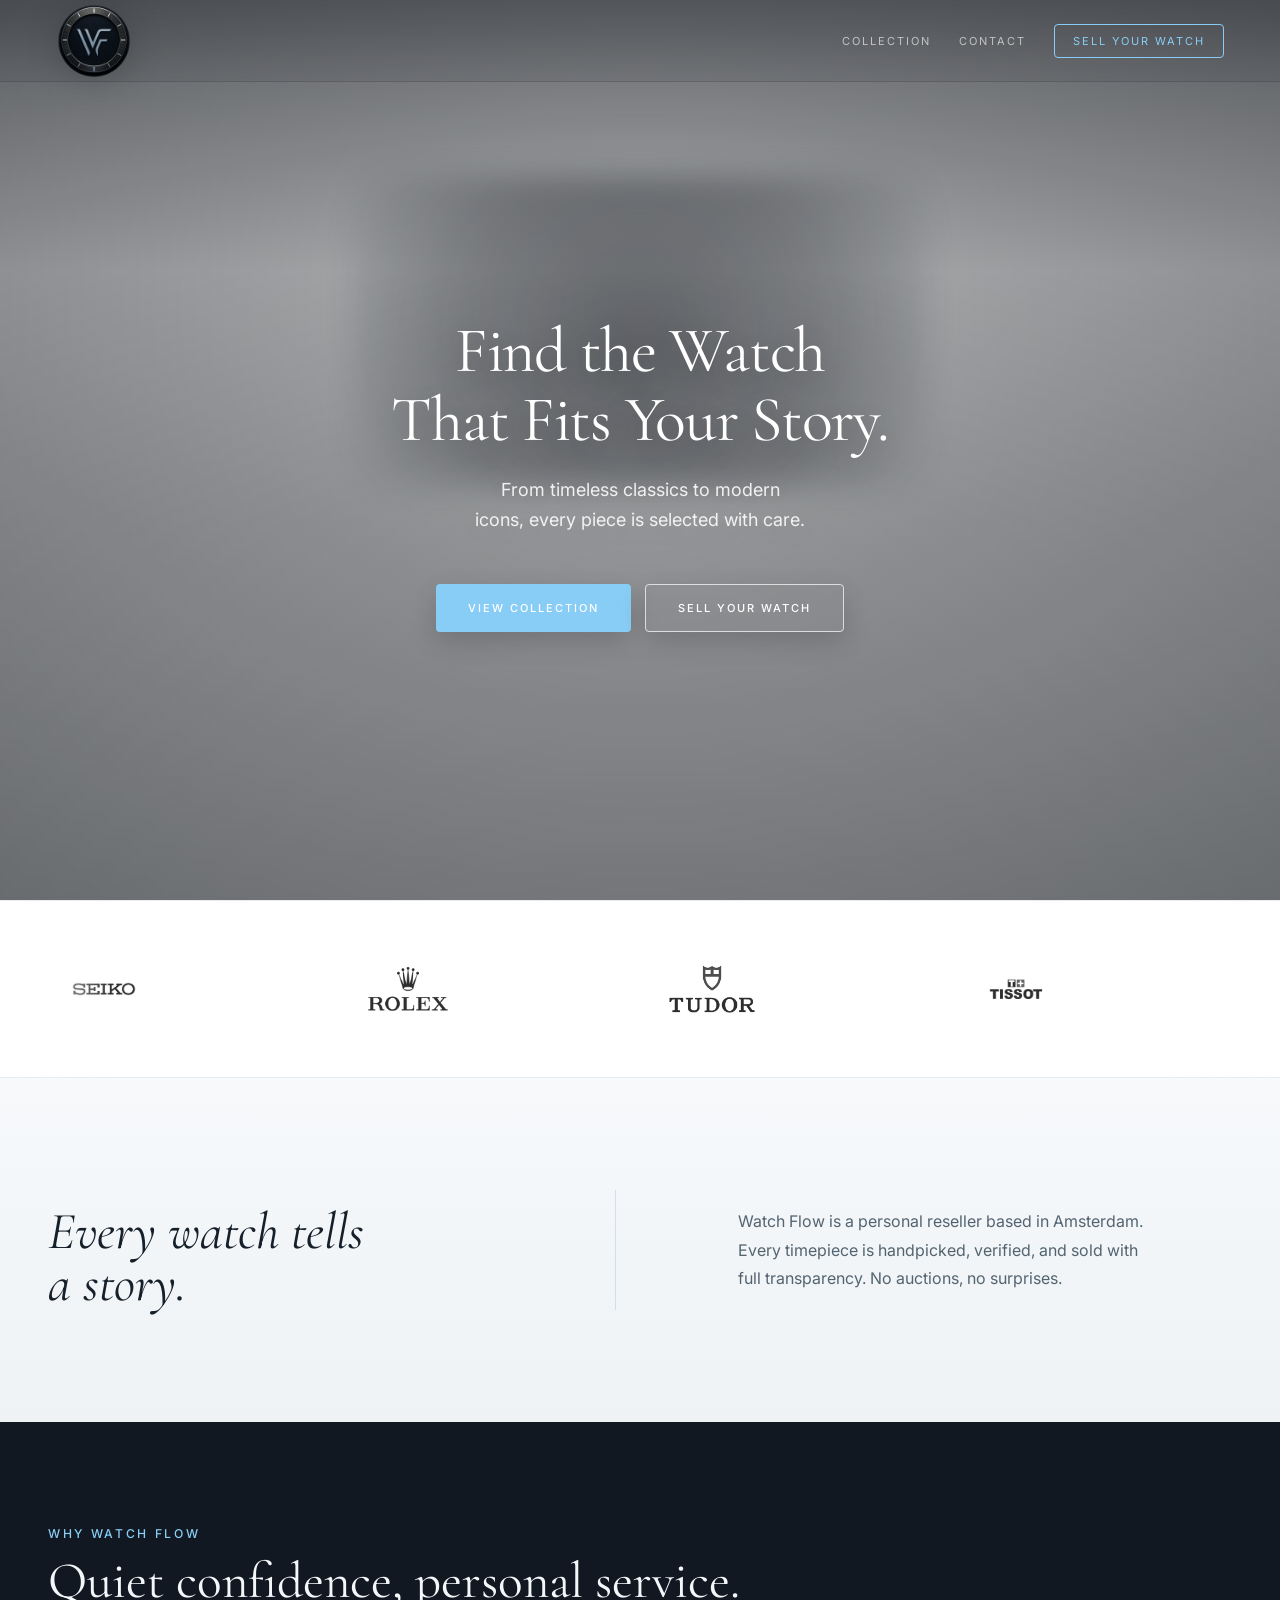
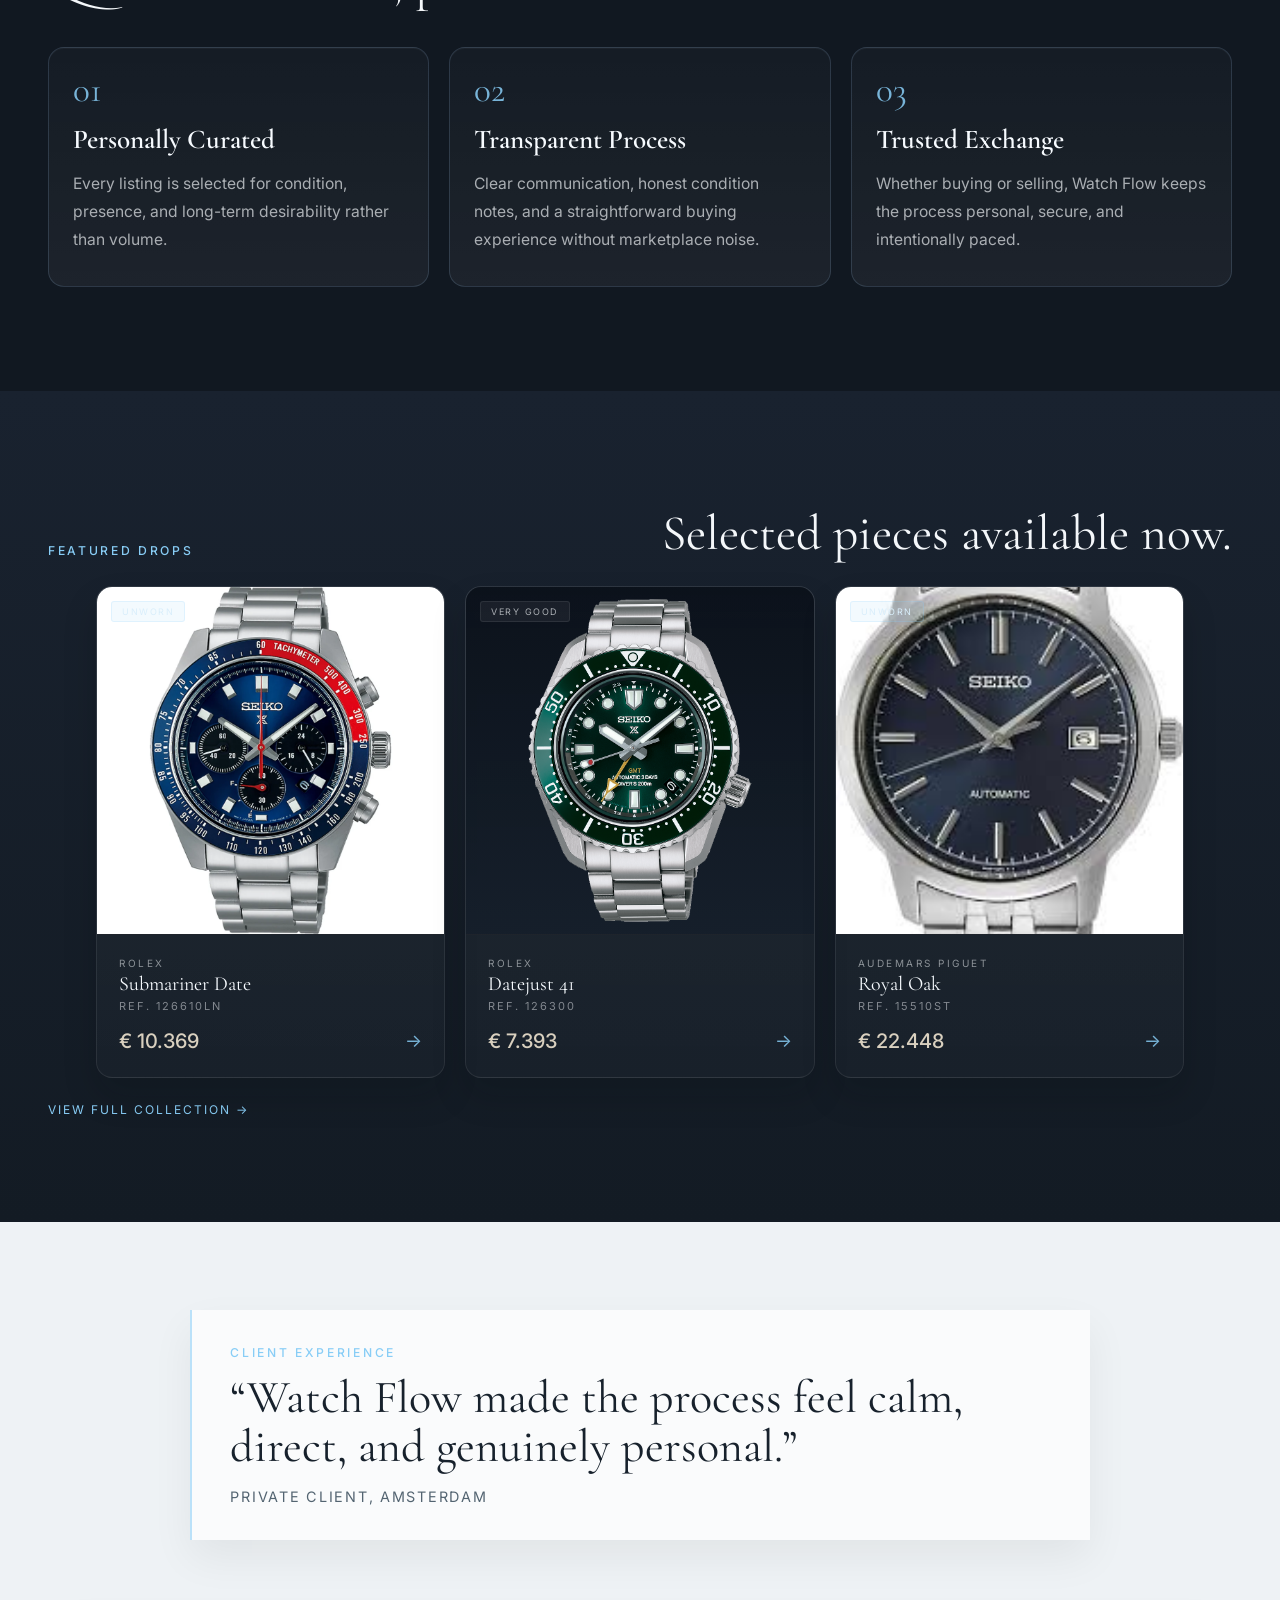
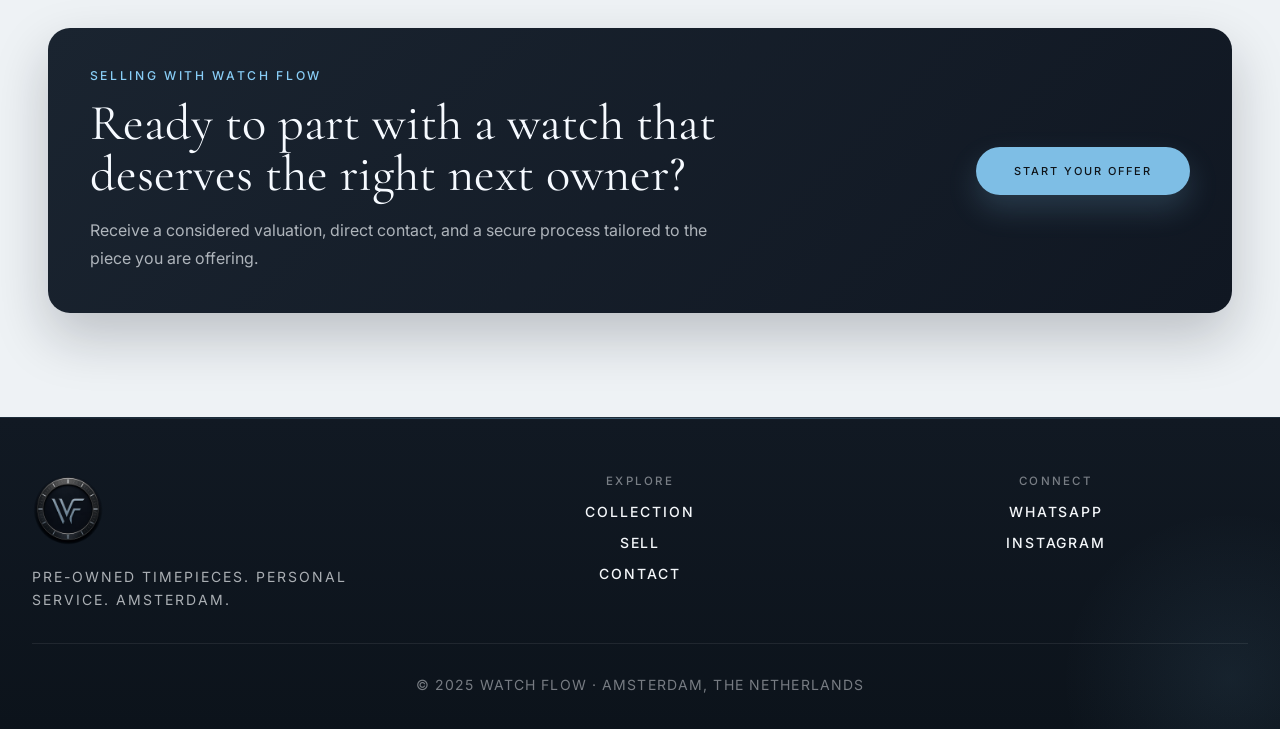
==== commit eedaf0b3: "Refine Watch Flow site updates" ====
--- a/index.html
+++ b/index.html
@@ -23,7 +23,7 @@
         <a href="index.html" class="nav-logo" aria-label="Watch Flow home">
           <img
             class="nav-logo-image"
-            src="images/logo/watchflow-logo-transparent.png"
+            src="images/logo/watchflow-logo-bezel-transparent V2.png"
             alt="Watch Flow"
           />
         </a>
@@ -171,7 +171,7 @@
       <footer class="site-footer">
         <div class="footer-top">
           <div class="footer-column footer-brand-block">
-            <img class="footer-logo-img" src="images/logo/watchflow-logo-transparent.png" alt="Watch Flow" />
+            <img class="footer-logo-img" src="images/logo/watchflow-logo-bezel-transparent V2.png" alt="Watch Flow" />
             <p class="footer-tagline">Pre-owned timepieces. Personal service. Amsterdam.</p>
           </div>
           <div class="footer-column">
@@ -186,7 +186,7 @@
             <p class="footer-heading">Connect</p>
             <div class="footer-links">
               <a href="https://wa.me/31600000000" target="_blank" rel="noreferrer">WHATSAPP</a>
-              <a href="#">INSTAGRAM</a>
+              <a href="https://www.instagram.com/watch_flow_/" target="_blank" rel="noopener noreferrer">INSTAGRAM</a>
             </div>
           </div>
         </div>
--- a/style.css
+++ b/style.css
@@ -804,94 +804,65 @@
   text-transform: uppercase;
 }
 
-.filter-bar {
-  display: inline-flex;
+.collection-controls {
+  display: flex;
+  align-items: center;
+  justify-content: flex-start;
+  gap: 1rem;
+  padding: 0 48px 48px;
   flex-wrap: wrap;
-  gap: 2rem;
-  margin: 0 48px 48px;
-  border-bottom: 2px solid var(--border-light);
-}
-
-.filter-tab {
-  border: 0;
-  border-bottom: 2px solid transparent;
-  padding: 1rem 0;
-  background: transparent;
-  color: var(--text-secondary);
-  font-size: 0.875rem;
-  font-weight: 500;
-  letter-spacing: 0.1em;
-  text-transform: uppercase;
-  cursor: pointer;
-  position: relative;
-  bottom: -2px;
-  transition: color 200ms ease, border-color 200ms ease;
-}
-
-.filter-tab:hover {
-  color: var(--text-primary);
-  border-bottom-color: var(--border-mid);
-}
-
-.filter-tab.is-active {
-  color: var(--text-primary);
-  border-color: var(--accent-primary);
-  font-weight: 600;
-}
-
-.collection-controls {
-  display: flex;
-  align-items: flex-end;
-  justify-content: space-between;
-  gap: 1rem;
-  padding-right: 48px;
-}
-
-.collection-controls .filter-bar {
-  flex: 1;
-}
-
+}
+
+.brand-control,
 .sort-control {
   position: relative;
   flex-shrink: 0;
-  margin-bottom: 48px;
-}
-
+}
+
+.brand-trigger,
 .sort-trigger {
   display: inline-flex;
+  justify-content: space-between;
   align-items: center;
   gap: 8px;
-  padding: 9px 16px;
+  min-width: 200px;
+  min-height: 48px;
+  padding: 0.75rem 1.25rem;
   border-radius: 8px;
-  background: #1e2836;
-  border: 1px solid rgba(255, 255, 255, 0.1);
-  color: rgba(244, 247, 250, 0.88);
-  font-size: 12px;
+  background: #ffffff;
+  border: 1px solid var(--border-mid);
+  box-shadow: var(--shadow-sm);
+  color: var(--text-primary);
+  font-size: 0.875rem;
   font-weight: 500;
   letter-spacing: 0.04em;
   cursor: pointer;
   white-space: nowrap;
-  transition: background var(--transition), border-color var(--transition);
-}
-
+  transition: background var(--transition), border-color var(--transition), color var(--transition), box-shadow var(--transition);
+}
+
+.brand-trigger:hover,
 .sort-trigger:hover {
-  background: #263040;
-  border-color: rgba(136, 205, 246, 0.24);
-}
-
+  background: #ffffff;
+  border-color: var(--accent-border);
+  box-shadow: 0 8px 24px rgba(15, 20, 25, 0.08);
+}
+
+.brand-dropdown,
 .sort-dropdown {
   position: absolute;
   top: calc(100% + 8px);
-  right: 0;
-  min-width: 180px;
+  left: 0;
+  min-width: 100%;
   padding: 6px;
   border-radius: 10px;
-  background: #1e2836;
-  border: 1px solid rgba(255, 255, 255, 0.1);
-  box-shadow: 0 16px 40px rgba(0, 0, 0, 0.3);
+  background: #ffffff;
+  border: 1px solid var(--border-light);
+  box-shadow: 0 16px 40px rgba(15, 20, 25, 0.12);
   z-index: 20;
 }
 
+.brand-option,
 .sort-option {
   display: flex;
   align-items: center;
@@ -901,7 +872,7 @@
   border-radius: 6px;
   background: transparent;
   border: 0;
-  color: rgba(244, 247, 250, 0.7);
+  color: var(--text-secondary);
   font-size: 13px;
   font-weight: 400;
   text-align: left;
@@ -909,16 +880,19 @@
   transition: background var(--transition), color var(--transition);
 }
 
+.brand-option:hover,
 .sort-option:hover {
-  background: rgba(255, 255, 255, 0.06);
-  color: #f4f7fa;
-}
-
+  background: var(--accent-light);
+  color: var(--text-primary);
+}
+
+.brand-option.is-active,
 .sort-option.is-active {
-  color: #f4f7fa;
+  color: var(--text-primary);
   font-weight: 500;
 }
 
+.brand-option.is-active::before,
 .sort-option.is-active::before {
   content: "✓";
   font-size: 12px;
@@ -1218,7 +1192,7 @@
   display: grid;
   grid-template-columns: minmax(0, 1.1fr) minmax(320px, 0.9fr);
   gap: 32px;
-  padding: 0 48px 104px;
+  padding: 24px 48px 104px;
 }
 
 .contact-panel {
@@ -1509,28 +1483,33 @@
 .sell-layout {
   display: grid;
   grid-template-columns: repeat(2, minmax(0, 1fr));
+  align-items: start;
   gap: 80px;
-  padding: 0 48px 96px;
+  padding: 24px 48px 96px;
 }
 
 
 .sell-signals {
   display: grid;
-  gap: 32px;
+  align-content: start;
+  gap: 28px;
+  height: fit-content;
 }
 
 .sell-signal {
   position: relative;
   padding-left: 72px;
+  padding-bottom: 0;
+  min-height: 92px;
 }
 
 .signal-number {
   position: absolute;
   left: 0;
-  top: -8px;
+  top: -2px;
   color: var(--accent-primary);
   font-family: "Cormorant Garamond", serif;
-  font-size: 64px;
+  font-size: 58px;
   font-style: italic;
 }
 
@@ -1541,10 +1520,10 @@
 }
 
 .signal-copy p {
-  margin-top: 8px;
+  margin-top: 4px;
   color: var(--text-secondary);
   font-size: 14px;
-  line-height: 1.7;
+  line-height: 1.6;
 }
 
 .sell-form {
@@ -2045,7 +2024,7 @@
   .site-nav {
     display: none;
     position: absolute;
-    top: 74px;
+    top: 82px;
     left: 0;
     right: 0;
     flex-direction: column;
@@ -2069,7 +2048,7 @@
   .sell-cta-section,
   .contact-layout,
   .page-header,
-  .filter-bar,
+  .collection-controls,
   .watch-grid,
   .sell-layout,
   .product-layout {
@@ -2085,16 +2064,23 @@
   .hero-watermark {
     width: 300px;
     height: 300px;
-    right: -80px;
     opacity: 0.03;
   }
 
   .hero h1 {
-    font-size: 52px;
+    font-size: clamp(2.85rem, 11vw, 3.35rem);
+    line-height: 1.04;
   }
 
   .hero-actions {
     flex-direction: column;
+    width: 100%;
+    max-width: 22rem;
+  }
+
+  .hero-actions .button {
+    width: 100%;
+    justify-content: center;
   }
 
   .story-section,
@@ -2147,6 +2133,22 @@
     flex-direction: column;
   }
 
+  .collection-controls {
+    flex-direction: column;
+    align-items: stretch;
+    gap: 0.875rem;
+  }
+
+  .brand-control,
+  .sort-control {
+    width: 100%;
+  }
+
+  .brand-trigger,
+  .sort-trigger {
+    width: 100%;
+  }
+
   .watch-content {
     padding: 20px;
   }
@@ -2162,6 +2164,7 @@
 
   .footer-top {
     grid-template-columns: 1fr;
+    gap: 2rem;
   }
 
   .footer-column {
@@ -2199,14 +2202,21 @@
   }
 
   .hero-content {
-    --hero-content-offset-y: -1.5rem;
-    --hero-copy-max-width: 20rem;
+    --hero-content-offset-y: -1rem;
+    --hero-copy-max-width: 18rem;
+    padding: 124px 24px 76px;
   }
 
   .hero-content::before {
     width: calc(100% - 2rem);
-    height: 16rem;
+    height: 14.5rem;
     inset: 2rem auto auto 50%;
+  }
+
+  .hero-subtext {
+    margin: 16px auto 36px;
+    font-size: 1rem;
+    line-height: 1.65;
   }
 }
 
